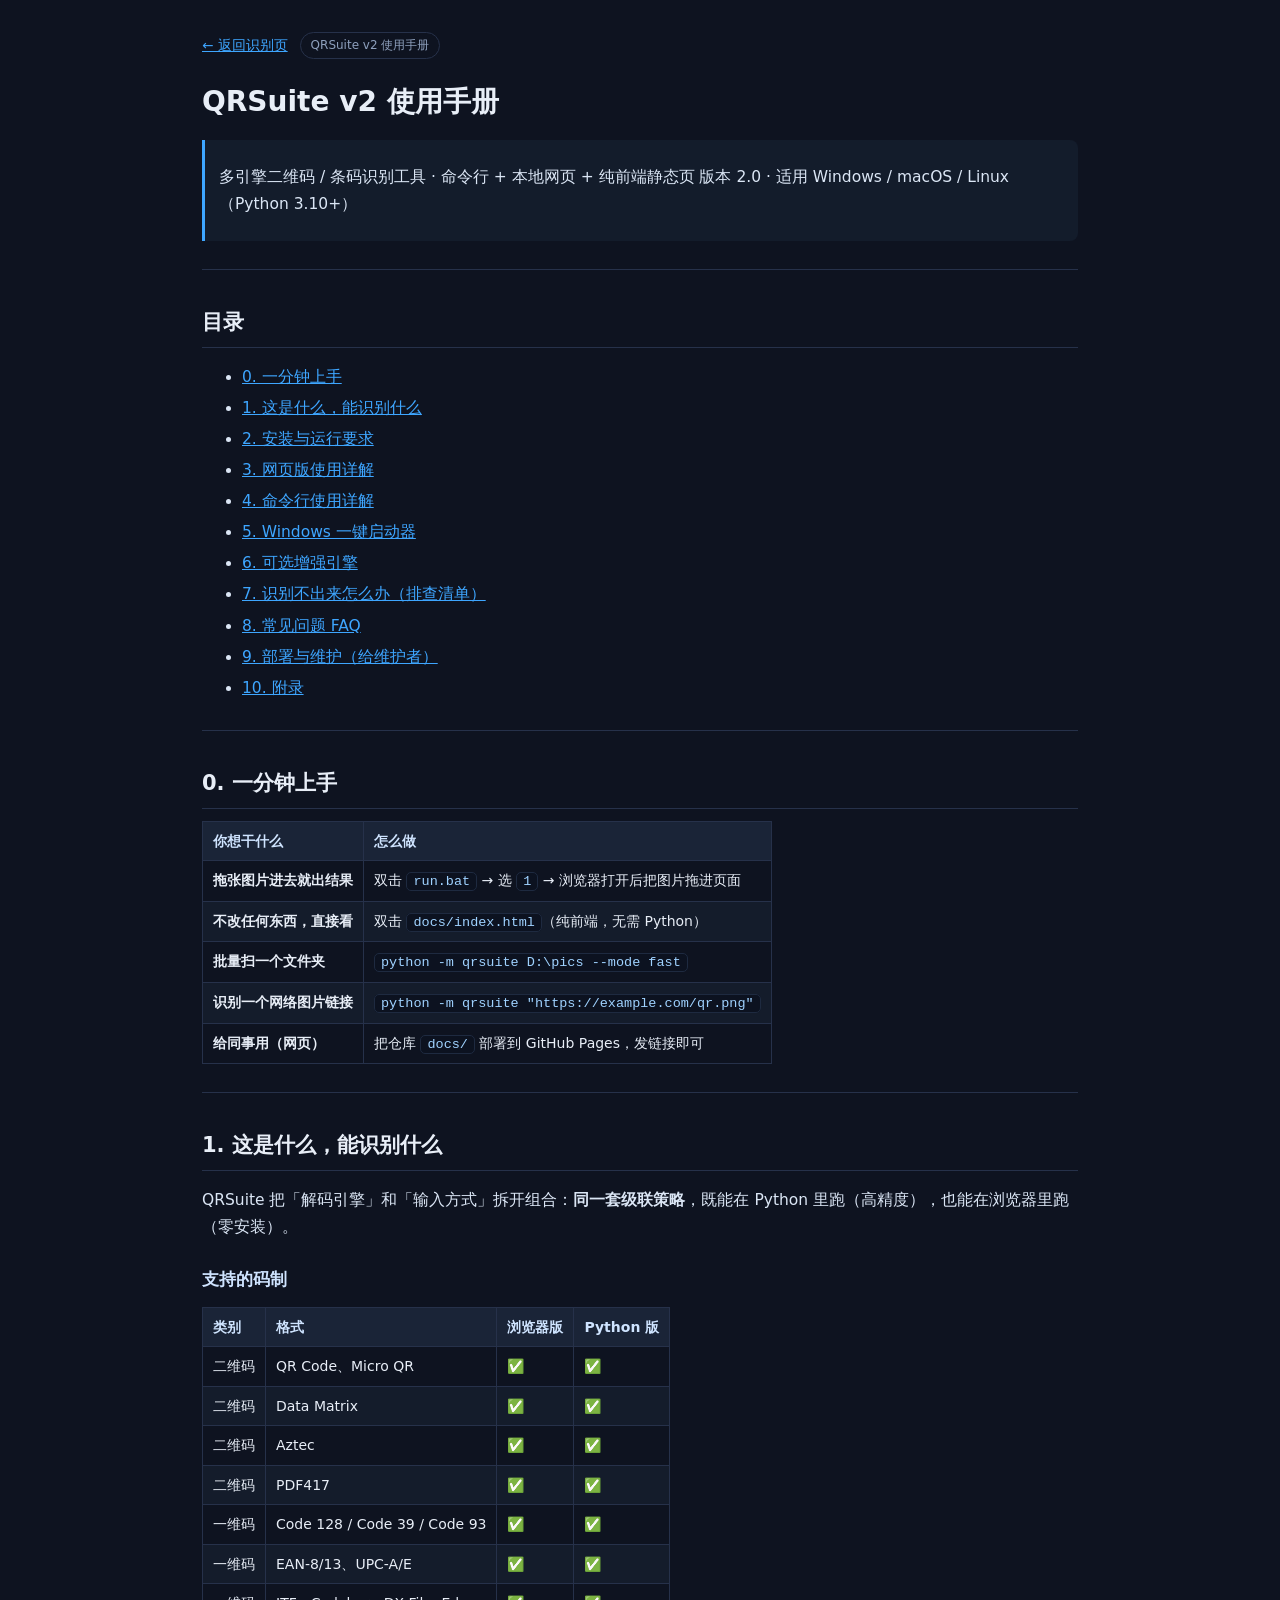
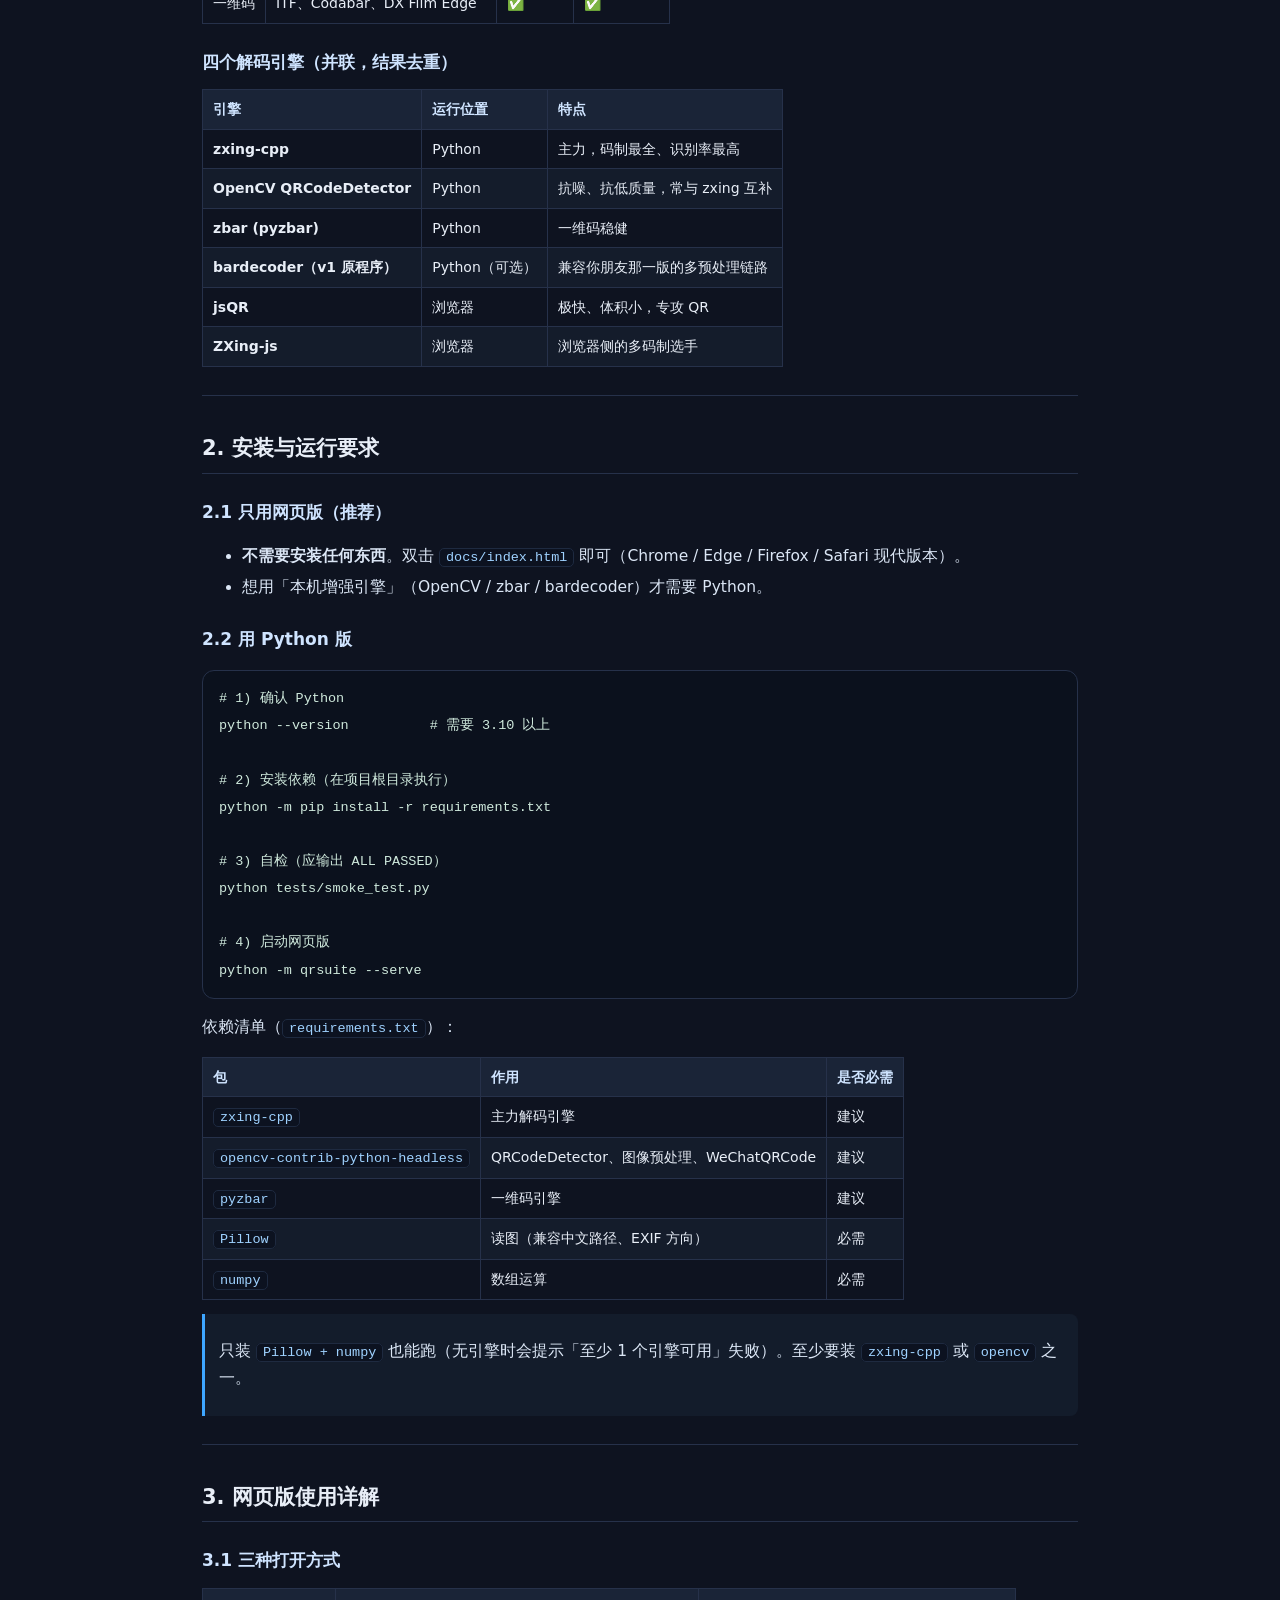
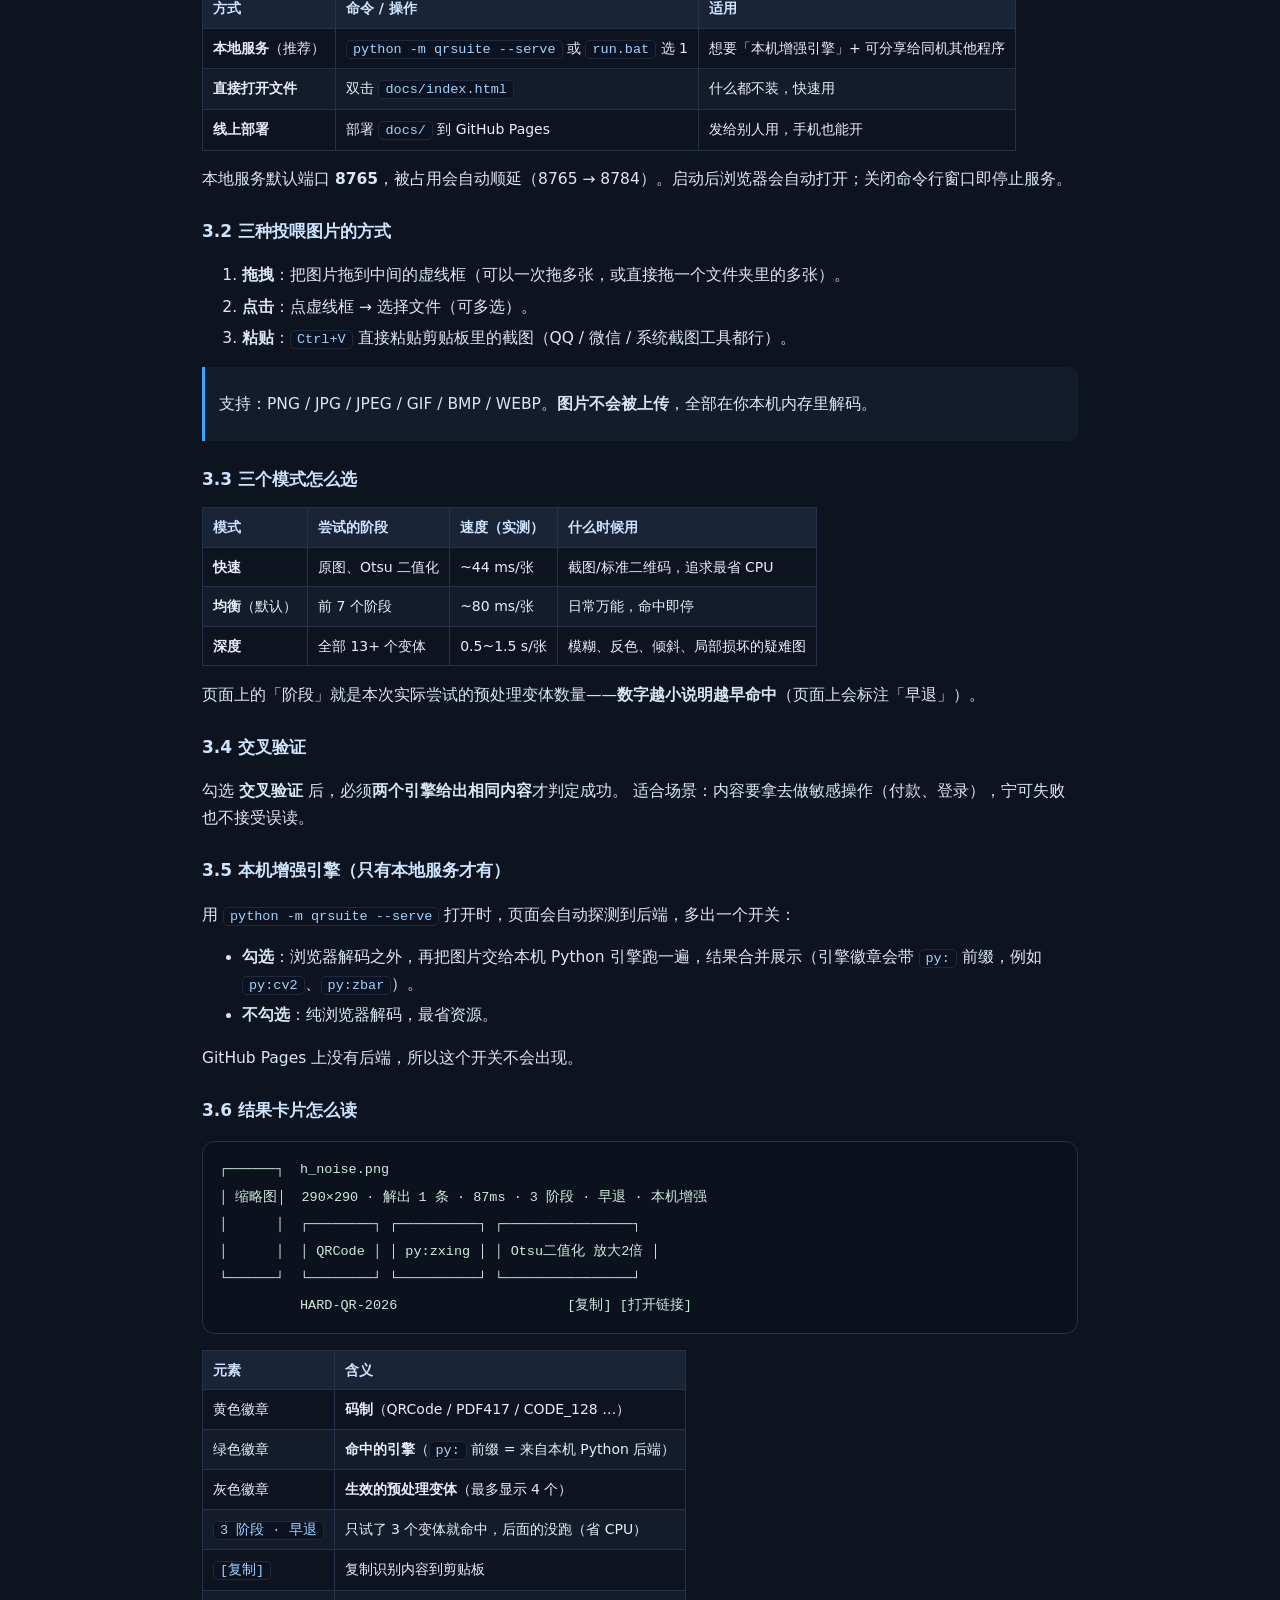
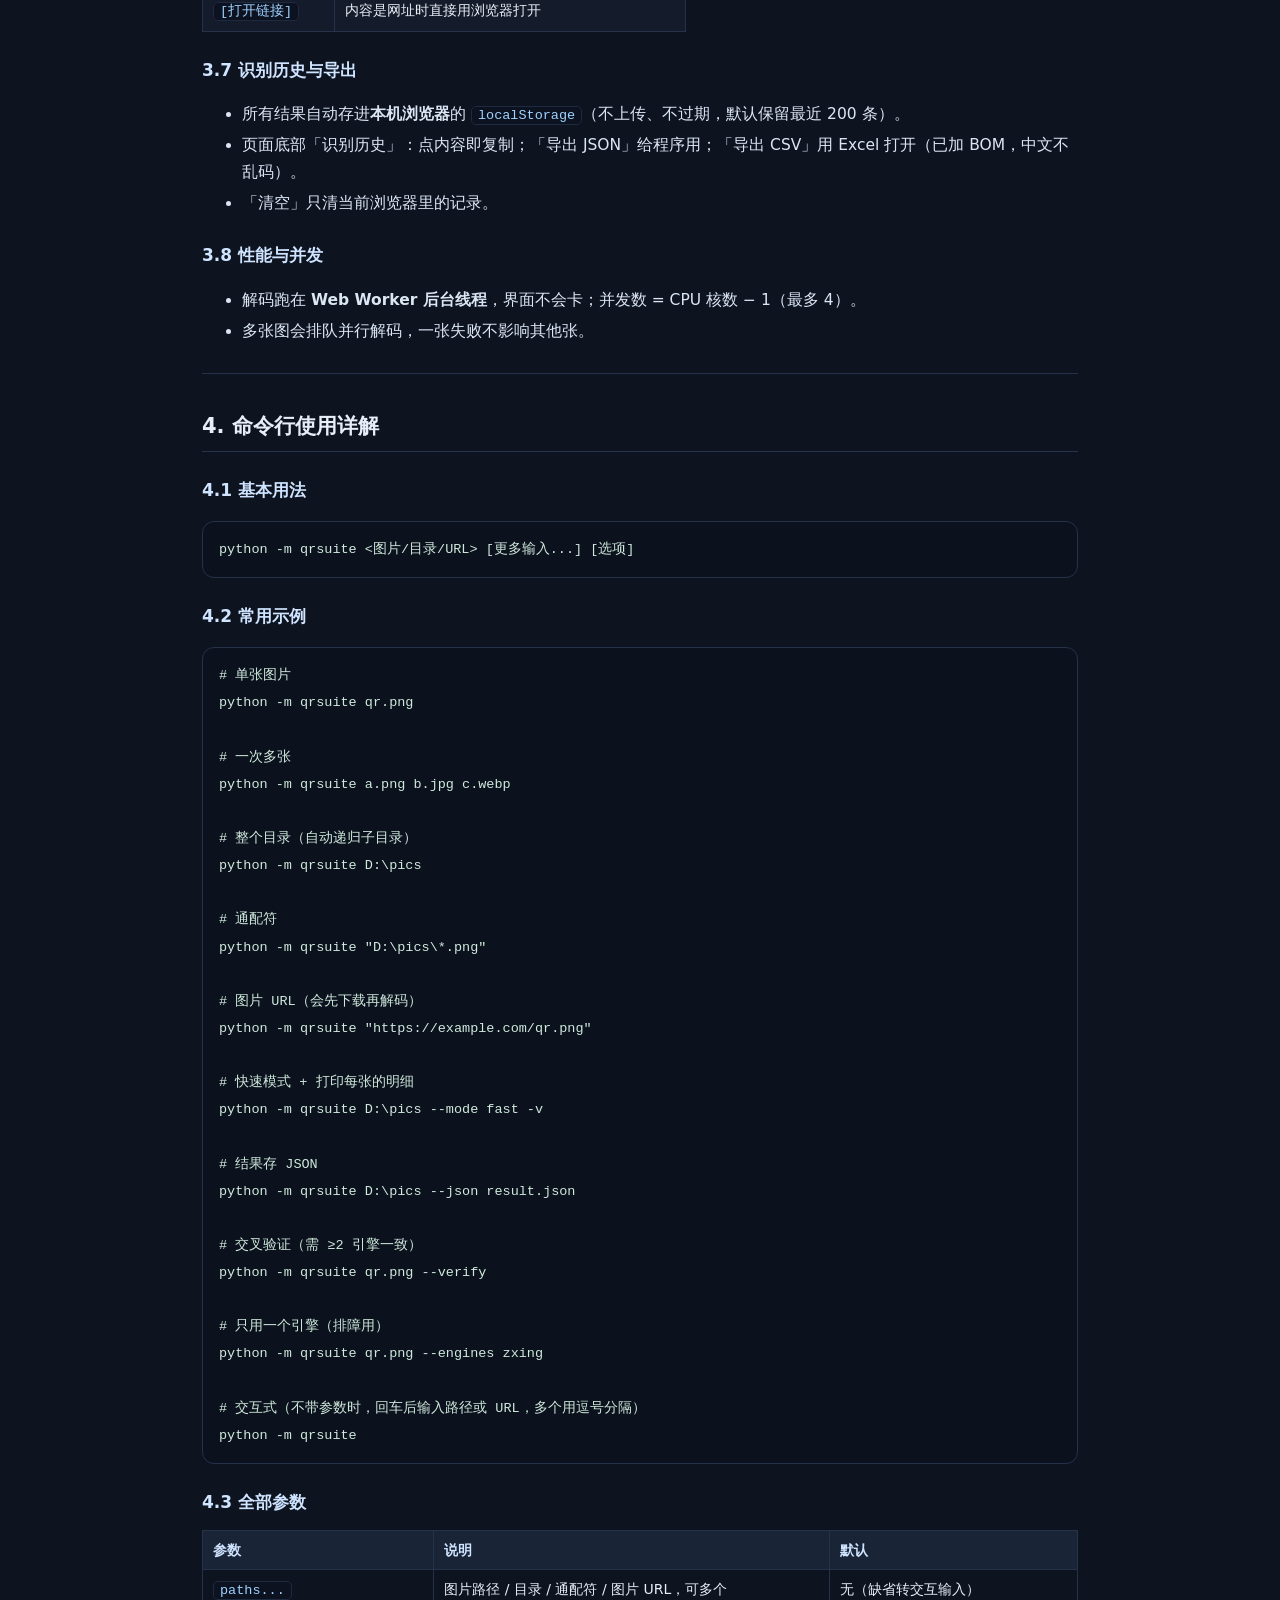
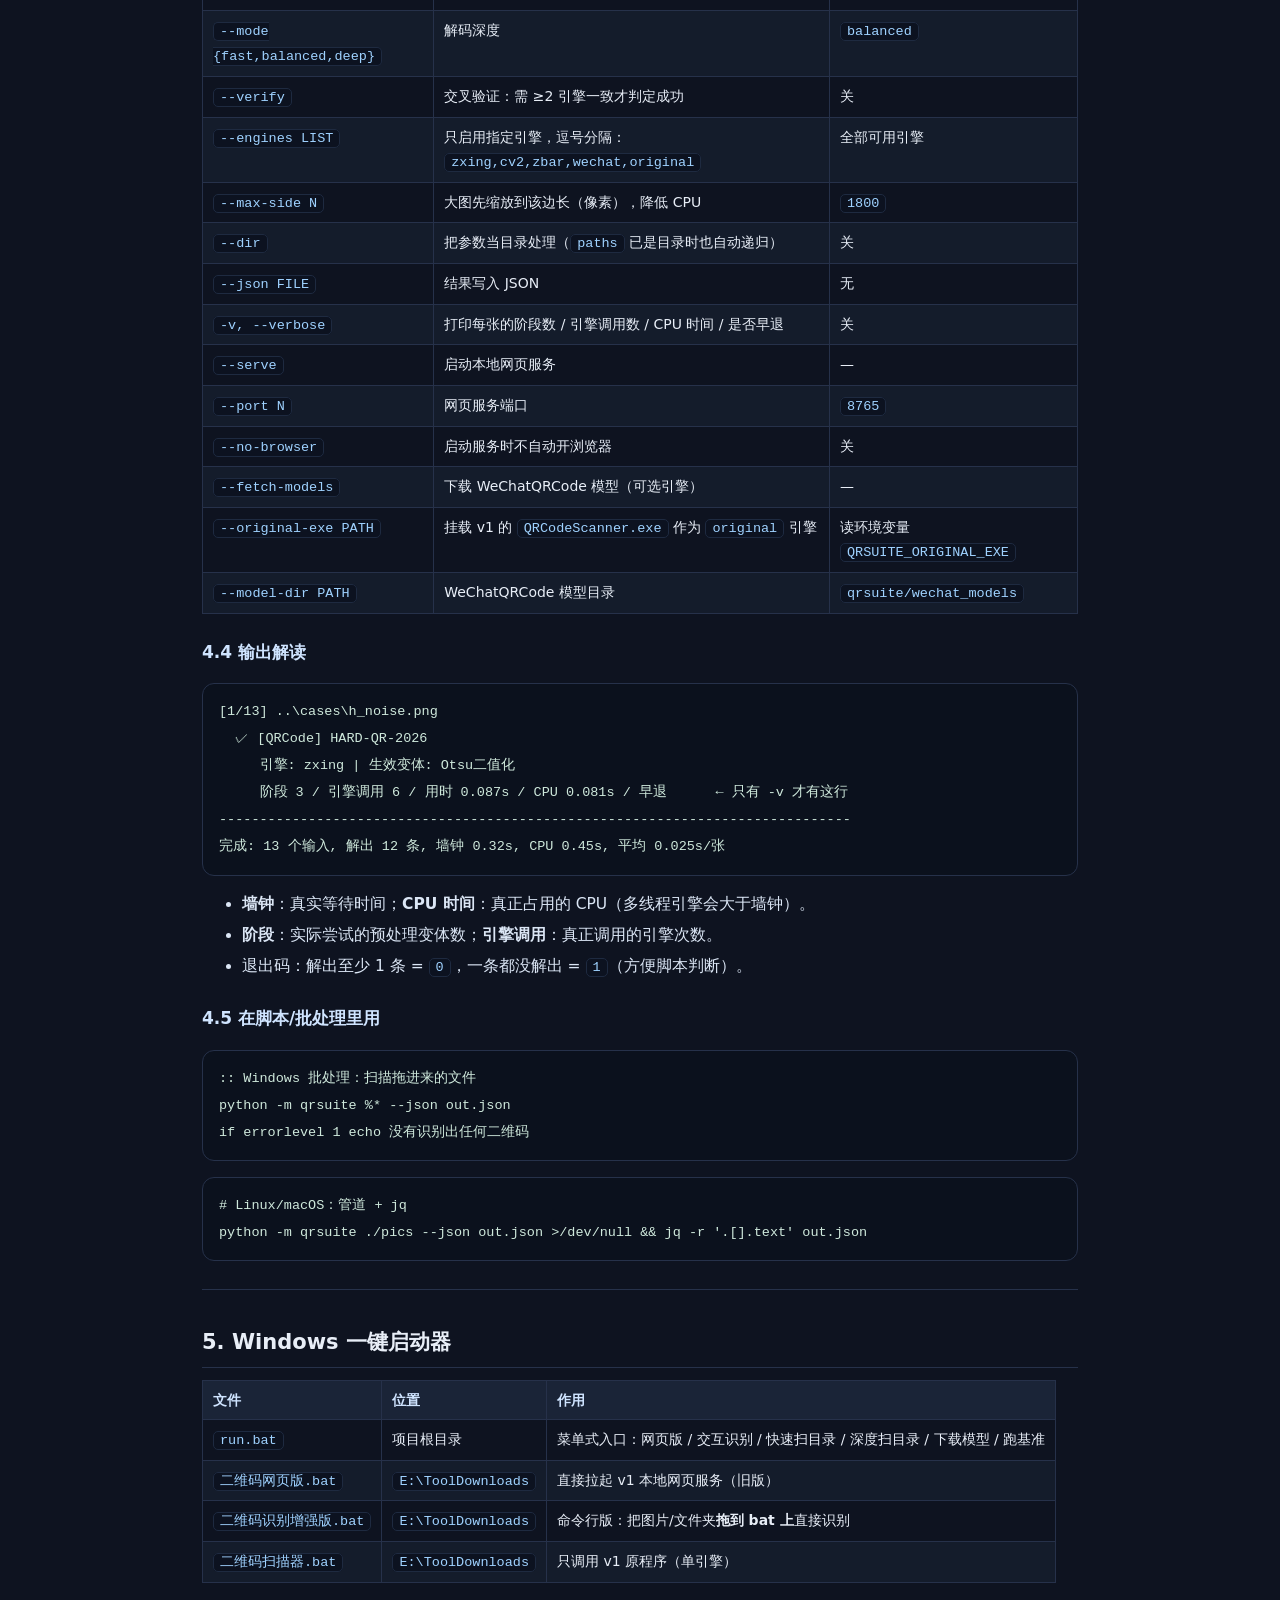
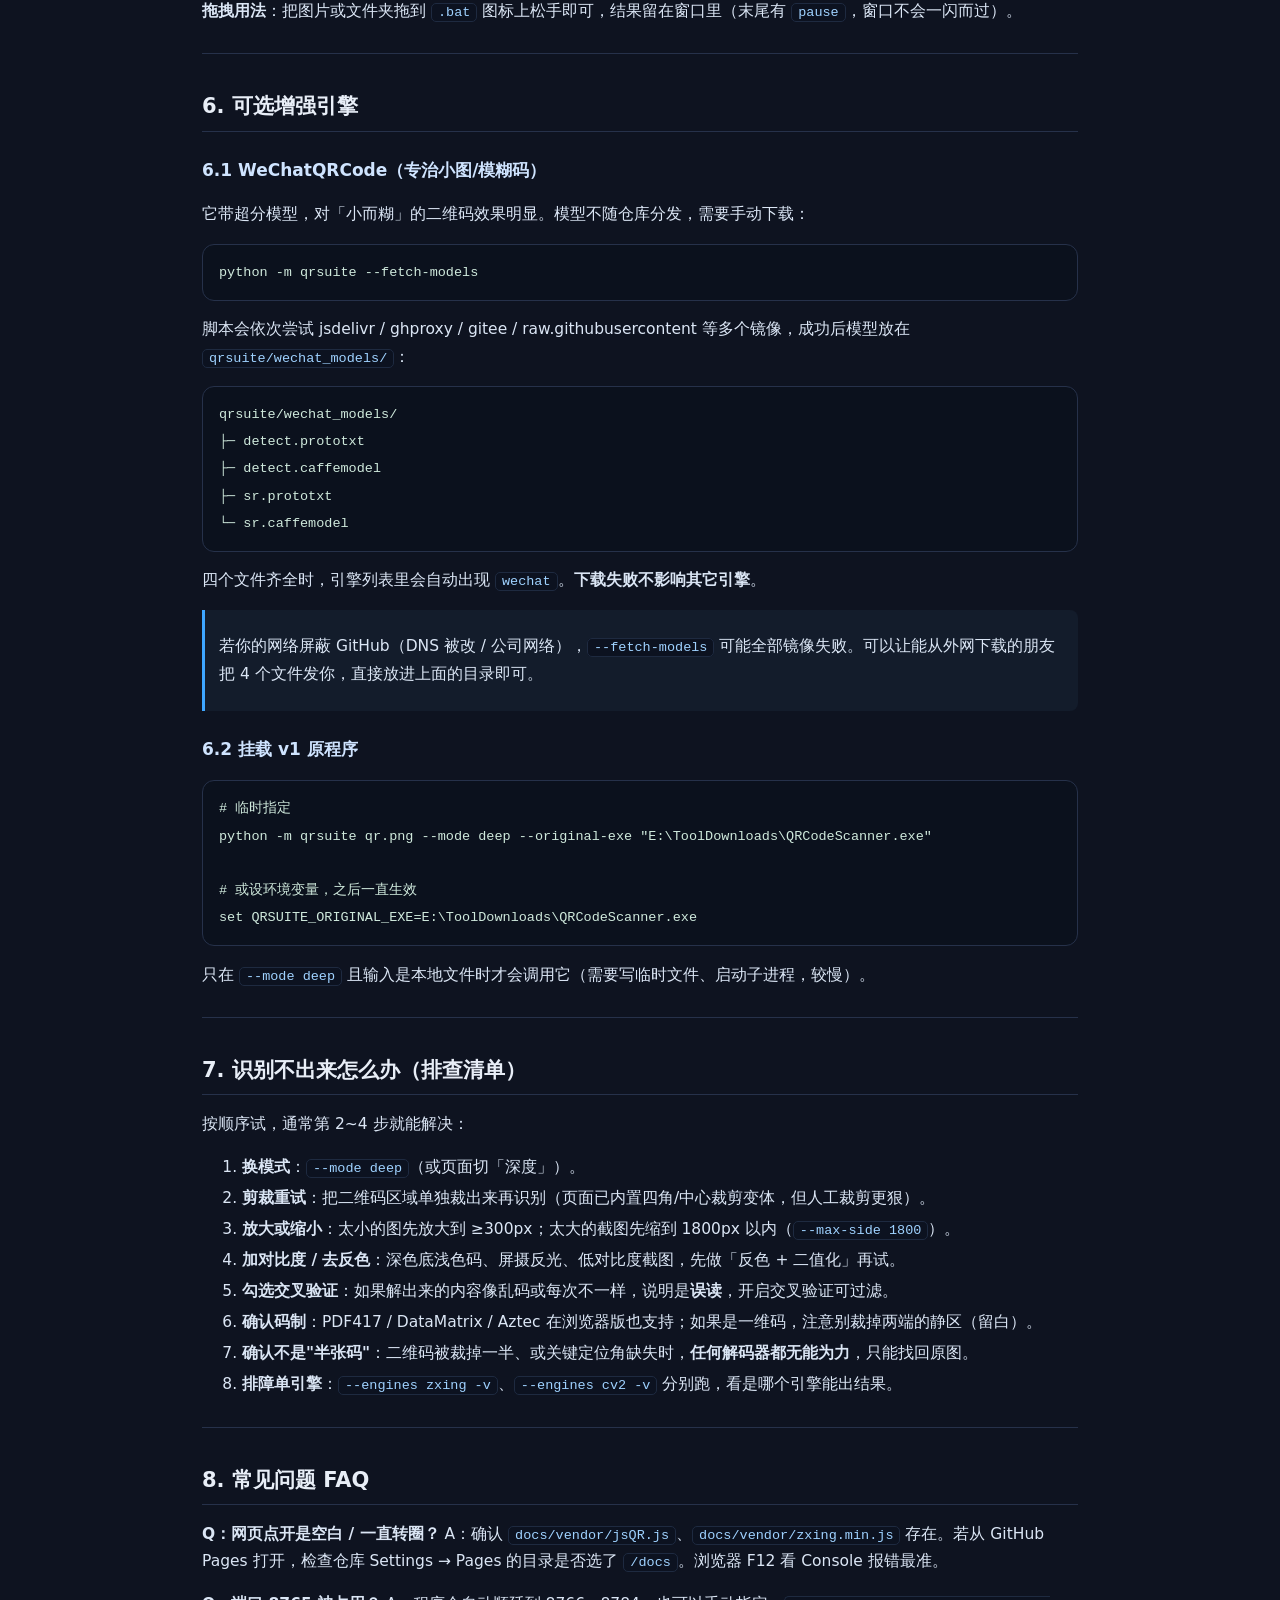
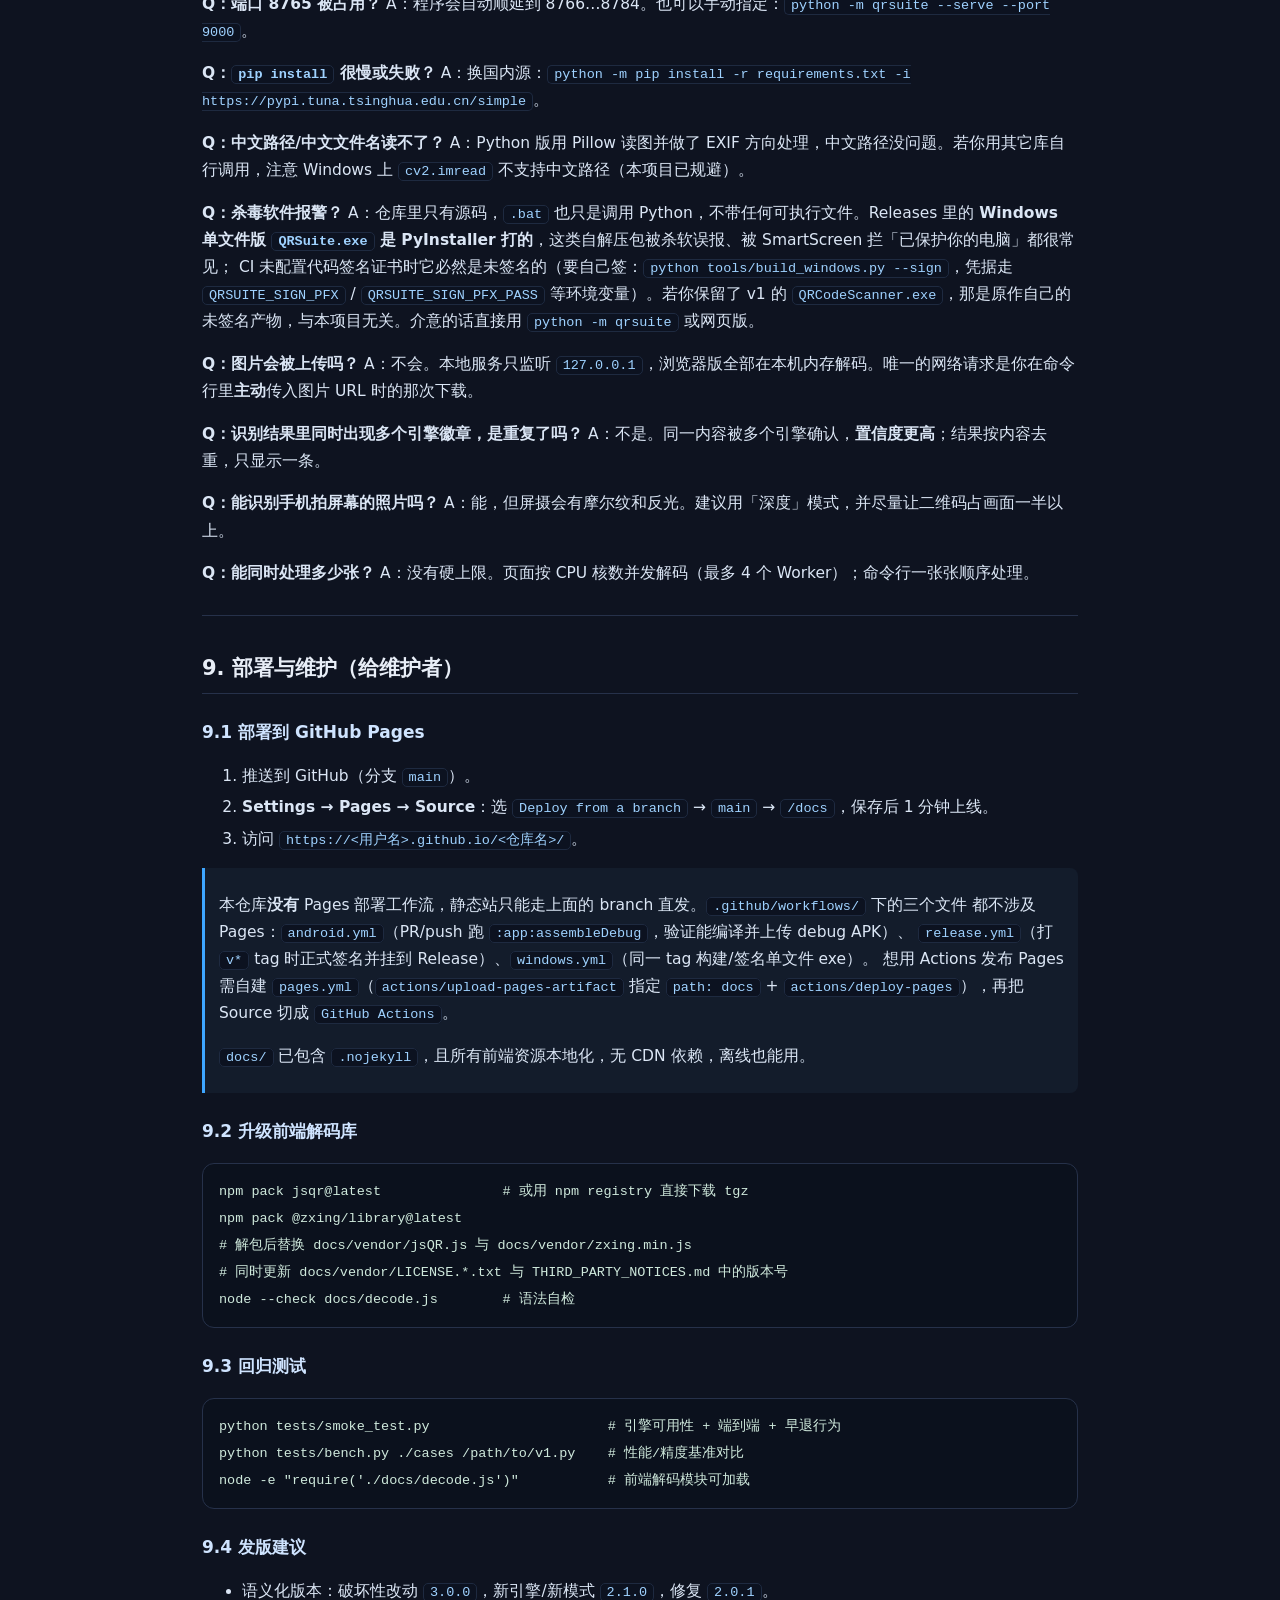
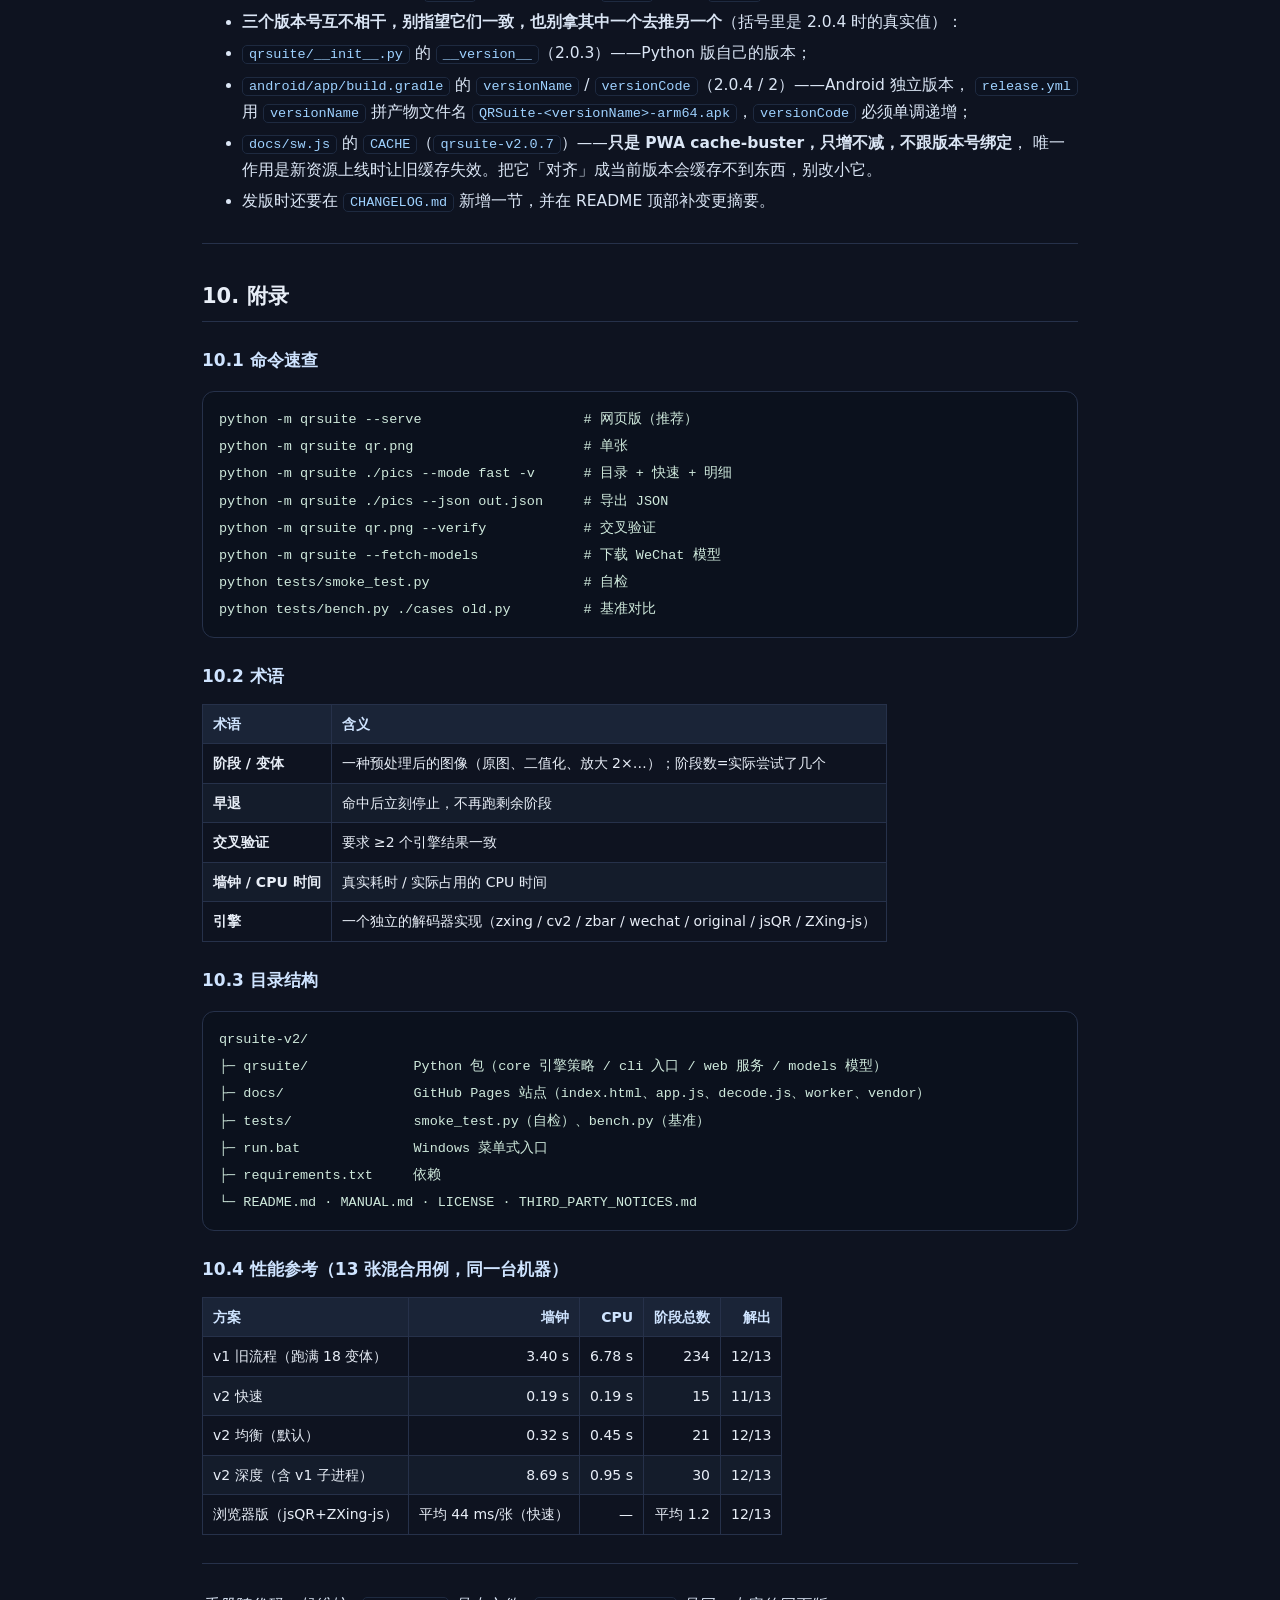
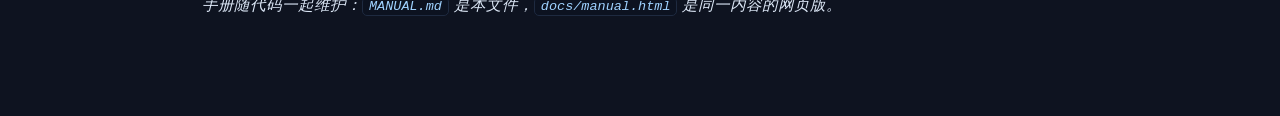
==== docs/manual.html @ 95ecce66 "docs: 订正与代码/CI 现状不符的描述，并还原 2.0.4 变更记录 逐条对着源码与 .github/workflows 核对后，改掉这些「文档说的和仓库里实际没有的东西不一样」：  - CHA" ====
<!DOCTYPE html>
<html lang="zh-CN">
<head>
<meta charset="utf-8">
<meta name="viewport" content="width=device-width, initial-scale=1">
<title>QRSuite v2 使用手册</title>
<style>
:root{--bg:#0e1320;--card:#171f30;--line:#26314a;--fg:#e8eef7;--mut:#8ea0bd;--acc:#3ea6ff;--ok:#31c48d}
*{box-sizing:border-box}
body{margin:0;background:radial-gradient(1200px 600px at 50% -12%,#1c2942,#0e1320 62%);color:var(--fg);
     font:15.5px/1.75 "Microsoft YaHei",system-ui,-apple-system,"Segoe UI",sans-serif}
.wrap{max-width:920px;margin:0 auto;padding:32px 22px 90px;background:transparent}
a{color:var(--acc)} a:hover{text-decoration:underline}
h1{font-size:28px;margin:0 0 6px} h2{font-size:21px;margin:34px 0 10px;padding-bottom:6px;border-bottom:1px solid var(--line)}
h3{font-size:17px;margin:24px 0 8px;color:#cfe4ff} h4{font-size:15px;margin:18px 0 6px;color:#bcd3f2}
p,li{color:#dbe6f5} li{margin:4px 0}
code{background:#0c1220;border:1px solid #1e2a40;border-radius:5px;padding:1px 6px;color:#9fd2ff;
      font-family:Consolas,ui-monospace,monospace;font-size:13.5px}
pre{background:#0b111d;border:1px solid var(--line);border-radius:12px;padding:14px 16px;overflow:auto}
pre code{background:none;border:none;padding:0;color:#cfe9dc;font-size:13.5px;line-height:1.6}
blockquote{margin:14px 0;padding:8px 14px;border-left:3px solid var(--acc);background:#131c2b;color:var(--mut);border-radius:0 8px 8px 0}
table{border-collapse:collapse;width:100%;margin:12px 0;font-size:14px;display:block;overflow-x:auto}
th,td{border:1px solid var(--line);padding:7px 10px;text-align:left;vertical-align:top}
th{background:#1a2437;color:#cfe4ff;white-space:nowrap}
tr:nth-child(even) td{background:#141c2b}
hr{border:none;border-top:1px solid var(--line);margin:28px 0}
.top{display:flex;align-items:center;gap:12px;margin-bottom:18px}
.top a{font-size:13.5px}
.badge{font-size:12px;color:var(--mut);border:1px solid var(--line);border-radius:999px;padding:2px 10px}
</style>
</head>
<body><div class="wrap">
<div class="top"><a href="./">← 返回识别页</a><span class="badge">QRSuite v2 使用手册</span></div>
<h1 id="qrsuite-v2">QRSuite v2 使用手册</h1>
<blockquote>
<p>多引擎二维码 / 条码识别工具 · 命令行 + 本地网页 + 纯前端静态页
版本 2.0 · 适用 Windows / macOS / Linux（Python 3.10+）</p>
</blockquote>
<hr />
<h2 id="_1">目录</h2>
<ul>
<li><a href="#0-一分钟上手">0. 一分钟上手</a></li>
<li><a href="#1-这是什么能识别什么">1. 这是什么，能识别什么</a></li>
<li><a href="#2-安装与运行要求">2. 安装与运行要求</a></li>
<li><a href="#3-网页版使用详解">3. 网页版使用详解</a></li>
<li><a href="#4-命令行使用详解">4. 命令行使用详解</a></li>
<li><a href="#5-windows-一键启动器">5. Windows 一键启动器</a></li>
<li><a href="#6-可选增强引擎">6. 可选增强引擎</a></li>
<li><a href="#7-识别不出来怎么办排查清单">7. 识别不出来怎么办（排查清单）</a></li>
<li><a href="#8-常见问题-faq">8. 常见问题 FAQ</a></li>
<li><a href="#9-部署与维护给维护者">9. 部署与维护（给维护者）</a></li>
<li><a href="#10-附录">10. 附录</a></li>
</ul>
<hr />
<h2 id="0">0. 一分钟上手</h2>
<table>
<thead>
<tr>
<th>你想干什么</th>
<th>怎么做</th>
</tr>
</thead>
<tbody>
<tr>
<td><strong>拖张图片进去就出结果</strong></td>
<td>双击 <code>run.bat</code> → 选 <code>1</code> → 浏览器打开后把图片拖进页面</td>
</tr>
<tr>
<td><strong>不改任何东西，直接看</strong></td>
<td>双击 <code>docs/index.html</code>（纯前端，无需 Python）</td>
</tr>
<tr>
<td><strong>批量扫一个文件夹</strong></td>
<td><code>python -m qrsuite D:\pics --mode fast</code></td>
</tr>
<tr>
<td><strong>识别一个网络图片链接</strong></td>
<td><code>python -m qrsuite "https://example.com/qr.png"</code></td>
</tr>
<tr>
<td><strong>给同事用（网页）</strong></td>
<td>把仓库 <code>docs/</code> 部署到 GitHub Pages，发链接即可</td>
</tr>
</tbody>
</table>
<hr />
<h2 id="1">1. 这是什么，能识别什么</h2>
<p>QRSuite 把「解码引擎」和「输入方式」拆开组合：<strong>同一套级联策略</strong>，既能在 Python 里跑（高精度），也能在浏览器里跑（零安装）。</p>
<h3 id="_2">支持的码制</h3>
<table>
<thead>
<tr>
<th>类别</th>
<th>格式</th>
<th>浏览器版</th>
<th>Python 版</th>
</tr>
</thead>
<tbody>
<tr>
<td>二维码</td>
<td>QR Code、Micro QR</td>
<td>✅</td>
<td>✅</td>
</tr>
<tr>
<td>二维码</td>
<td>Data Matrix</td>
<td>✅</td>
<td>✅</td>
</tr>
<tr>
<td>二维码</td>
<td>Aztec</td>
<td>✅</td>
<td>✅</td>
</tr>
<tr>
<td>二维码</td>
<td>PDF417</td>
<td>✅</td>
<td>✅</td>
</tr>
<tr>
<td>一维码</td>
<td>Code 128 / Code 39 / Code 93</td>
<td>✅</td>
<td>✅</td>
</tr>
<tr>
<td>一维码</td>
<td>EAN-8/13、UPC-A/E</td>
<td>✅</td>
<td>✅</td>
</tr>
<tr>
<td>一维码</td>
<td>ITF、Codabar、DX Film Edge</td>
<td>✅</td>
<td>✅</td>
</tr>
</tbody>
</table>
<h3 id="_3">四个解码引擎（并联，结果去重）</h3>
<table>
<thead>
<tr>
<th>引擎</th>
<th>运行位置</th>
<th>特点</th>
</tr>
</thead>
<tbody>
<tr>
<td><strong>zxing-cpp</strong></td>
<td>Python</td>
<td>主力，码制最全、识别率最高</td>
</tr>
<tr>
<td><strong>OpenCV QRCodeDetector</strong></td>
<td>Python</td>
<td>抗噪、抗低质量，常与 zxing 互补</td>
</tr>
<tr>
<td><strong>zbar (pyzbar)</strong></td>
<td>Python</td>
<td>一维码稳健</td>
</tr>
<tr>
<td><strong>bardecoder（v1 原程序）</strong></td>
<td>Python（可选）</td>
<td>兼容你朋友那一版的多预处理链路</td>
</tr>
<tr>
<td><strong>jsQR</strong></td>
<td>浏览器</td>
<td>极快、体积小，专攻 QR</td>
</tr>
<tr>
<td><strong>ZXing-js</strong></td>
<td>浏览器</td>
<td>浏览器侧的多码制选手</td>
</tr>
</tbody>
</table>
<hr />
<h2 id="2">2. 安装与运行要求</h2>
<h3 id="21">2.1 只用网页版（推荐）</h3>
<ul>
<li><strong>不需要安装任何东西</strong>。双击 <code>docs/index.html</code> 即可（Chrome / Edge / Firefox / Safari 现代版本）。</li>
<li>想用「本机增强引擎」（OpenCV / zbar / bardecoder）才需要 Python。</li>
</ul>
<h3 id="22-python">2.2 用 Python 版</h3>
<pre><code class="language-bash"># 1) 确认 Python
python --version          # 需要 3.10 以上

# 2) 安装依赖（在项目根目录执行）
python -m pip install -r requirements.txt

# 3) 自检（应输出 ALL PASSED）
python tests/smoke_test.py

# 4) 启动网页版
python -m qrsuite --serve
</code></pre>
<p>依赖清单（<code>requirements.txt</code>）：</p>
<table>
<thead>
<tr>
<th>包</th>
<th>作用</th>
<th>是否必需</th>
</tr>
</thead>
<tbody>
<tr>
<td><code>zxing-cpp</code></td>
<td>主力解码引擎</td>
<td>建议</td>
</tr>
<tr>
<td><code>opencv-contrib-python-headless</code></td>
<td>QRCodeDetector、图像预处理、WeChatQRCode</td>
<td>建议</td>
</tr>
<tr>
<td><code>pyzbar</code></td>
<td>一维码引擎</td>
<td>建议</td>
</tr>
<tr>
<td><code>Pillow</code></td>
<td>读图（兼容中文路径、EXIF 方向）</td>
<td>必需</td>
</tr>
<tr>
<td><code>numpy</code></td>
<td>数组运算</td>
<td>必需</td>
</tr>
</tbody>
</table>
<blockquote>
<p>只装 <code>Pillow + numpy</code> 也能跑（无引擎时会提示「至少 1 个引擎可用」失败）。至少要装 <code>zxing-cpp</code> 或 <code>opencv</code> 之一。</p>
</blockquote>
<hr />
<h2 id="3">3. 网页版使用详解</h2>
<h3 id="31">3.1 三种打开方式</h3>
<table>
<thead>
<tr>
<th>方式</th>
<th>命令 / 操作</th>
<th>适用</th>
</tr>
</thead>
<tbody>
<tr>
<td><strong>本地服务</strong>（推荐）</td>
<td><code>python -m qrsuite --serve</code> 或 <code>run.bat</code> 选 1</td>
<td>想要「本机增强引擎」+ 可分享给同机其他程序</td>
</tr>
<tr>
<td><strong>直接打开文件</strong></td>
<td>双击 <code>docs/index.html</code></td>
<td>什么都不装，快速用</td>
</tr>
<tr>
<td><strong>线上部署</strong></td>
<td>部署 <code>docs/</code> 到 GitHub Pages</td>
<td>发给别人用，手机也能开</td>
</tr>
</tbody>
</table>
<p>本地服务默认端口 <strong>8765</strong>，被占用会自动顺延（8765 → 8784）。启动后浏览器会自动打开；关闭命令行窗口即停止服务。</p>
<h3 id="32">3.2 三种投喂图片的方式</h3>
<ol>
<li><strong>拖拽</strong>：把图片拖到中间的虚线框（可以一次拖多张，或直接拖一个文件夹里的多张）。</li>
<li><strong>点击</strong>：点虚线框 → 选择文件（可多选）。</li>
<li><strong>粘贴</strong>：<code>Ctrl+V</code> 直接粘贴剪贴板里的截图（QQ / 微信 / 系统截图工具都行）。</li>
</ol>
<blockquote>
<p>支持：PNG / JPG / JPEG / GIF / BMP / WEBP。<strong>图片不会被上传</strong>，全部在你本机内存里解码。</p>
</blockquote>
<h3 id="33">3.3 三个模式怎么选</h3>
<table>
<thead>
<tr>
<th>模式</th>
<th>尝试的阶段</th>
<th>速度（实测）</th>
<th>什么时候用</th>
</tr>
</thead>
<tbody>
<tr>
<td><strong>快速</strong></td>
<td>原图、Otsu 二值化</td>
<td>~44 ms/张</td>
<td>截图/标准二维码，追求最省 CPU</td>
</tr>
<tr>
<td><strong>均衡</strong>（默认）</td>
<td>前 7 个阶段</td>
<td>~80 ms/张</td>
<td>日常万能，命中即停</td>
</tr>
<tr>
<td><strong>深度</strong></td>
<td>全部 13+ 个变体</td>
<td>0.5~1.5 s/张</td>
<td>模糊、反色、倾斜、局部损坏的疑难图</td>
</tr>
</tbody>
</table>
<p>页面上的「阶段」就是本次实际尝试的预处理变体数量——<strong>数字越小说明越早命中</strong>（页面上会标注「早退」）。</p>
<h3 id="34">3.4 交叉验证</h3>
<p>勾选 <strong>交叉验证</strong> 后，必须<strong>两个引擎给出相同内容</strong>才判定成功。
适合场景：内容要拿去做敏感操作（付款、登录），宁可失败也不接受误读。</p>
<h3 id="35">3.5 本机增强引擎（只有本地服务才有）</h3>
<p>用 <code>python -m qrsuite --serve</code> 打开时，页面会自动探测到后端，多出一个开关：</p>
<ul>
<li><strong>勾选</strong>：浏览器解码之外，再把图片交给本机 Python 引擎跑一遍，结果合并展示（引擎徽章会带 <code>py:</code> 前缀，例如 <code>py:cv2</code>、<code>py:zbar</code>）。</li>
<li><strong>不勾选</strong>：纯浏览器解码，最省资源。</li>
</ul>
<p>GitHub Pages 上没有后端，所以这个开关不会出现。</p>
<h3 id="36">3.6 结果卡片怎么读</h3>
<pre><code>┌──────┐  h_noise.png
│ 缩略图│  290×290 · 解出 1 条 · 87ms · 3 阶段 · 早退 · 本机增强
│      │  ┌────────┐ ┌──────────┐ ┌────────────────┐
│      │  │ QRCode │ │ py:zxing │ │ Otsu二值化 放大2倍 │
└──────┘  └────────┘ └──────────┘ └────────────────┘
          HARD-QR-2026                     [复制] [打开链接]
</code></pre>
<table>
<thead>
<tr>
<th>元素</th>
<th>含义</th>
</tr>
</thead>
<tbody>
<tr>
<td>黄色徽章</td>
<td><strong>码制</strong>（QRCode / PDF417 / CODE_128 …）</td>
</tr>
<tr>
<td>绿色徽章</td>
<td><strong>命中的引擎</strong>（<code>py:</code> 前缀 = 来自本机 Python 后端）</td>
</tr>
<tr>
<td>灰色徽章</td>
<td><strong>生效的预处理变体</strong>（最多显示 4 个）</td>
</tr>
<tr>
<td><code>3 阶段 · 早退</code></td>
<td>只试了 3 个变体就命中，后面的没跑（省 CPU）</td>
</tr>
<tr>
<td><code>[复制]</code></td>
<td>复制识别内容到剪贴板</td>
</tr>
<tr>
<td><code>[打开链接]</code></td>
<td>内容是网址时直接用浏览器打开</td>
</tr>
</tbody>
</table>
<h3 id="37">3.7 识别历史与导出</h3>
<ul>
<li>所有结果自动存进<strong>本机浏览器</strong>的 <code>localStorage</code>（不上传、不过期，默认保留最近 200 条）。</li>
<li>页面底部「识别历史」：点内容即复制；「导出 JSON」给程序用；「导出 CSV」用 Excel 打开（已加 BOM，中文不乱码）。</li>
<li>「清空」只清当前浏览器里的记录。</li>
</ul>
<h3 id="38">3.8 性能与并发</h3>
<ul>
<li>解码跑在 <strong>Web Worker 后台线程</strong>，界面不会卡；并发数 = CPU 核数 − 1（最多 4）。</li>
<li>多张图会排队并行解码，一张失败不影响其他张。</li>
</ul>
<hr />
<h2 id="4">4. 命令行使用详解</h2>
<h3 id="41">4.1 基本用法</h3>
<pre><code class="language-bash">python -m qrsuite &lt;图片/目录/URL&gt; [更多输入...] [选项]
</code></pre>
<h3 id="42">4.2 常用示例</h3>
<pre><code class="language-bash"># 单张图片
python -m qrsuite qr.png

# 一次多张
python -m qrsuite a.png b.jpg c.webp

# 整个目录（自动递归子目录）
python -m qrsuite D:\pics

# 通配符
python -m qrsuite &quot;D:\pics\*.png&quot;

# 图片 URL（会先下载再解码）
python -m qrsuite &quot;https://example.com/qr.png&quot;

# 快速模式 + 打印每张的明细
python -m qrsuite D:\pics --mode fast -v

# 结果存 JSON
python -m qrsuite D:\pics --json result.json

# 交叉验证（需 ≥2 引擎一致）
python -m qrsuite qr.png --verify

# 只用一个引擎（排障用）
python -m qrsuite qr.png --engines zxing

# 交互式（不带参数时，回车后输入路径或 URL，多个用逗号分隔）
python -m qrsuite
</code></pre>
<h3 id="43">4.3 全部参数</h3>
<table>
<thead>
<tr>
<th>参数</th>
<th>说明</th>
<th>默认</th>
</tr>
</thead>
<tbody>
<tr>
<td><code>paths...</code></td>
<td>图片路径 / 目录 / 通配符 / 图片 URL，可多个</td>
<td>无（缺省转交互输入）</td>
</tr>
<tr>
<td><code>--mode {fast,balanced,deep}</code></td>
<td>解码深度</td>
<td><code>balanced</code></td>
</tr>
<tr>
<td><code>--verify</code></td>
<td>交叉验证：需 ≥2 引擎一致才判定成功</td>
<td>关</td>
</tr>
<tr>
<td><code>--engines LIST</code></td>
<td>只启用指定引擎，逗号分隔：<code>zxing,cv2,zbar,wechat,original</code></td>
<td>全部可用引擎</td>
</tr>
<tr>
<td><code>--max-side N</code></td>
<td>大图先缩放到该边长（像素），降低 CPU</td>
<td><code>1800</code></td>
</tr>
<tr>
<td><code>--dir</code></td>
<td>把参数当目录处理（<code>paths</code> 已是目录时也自动递归）</td>
<td>关</td>
</tr>
<tr>
<td><code>--json FILE</code></td>
<td>结果写入 JSON</td>
<td>无</td>
</tr>
<tr>
<td><code>-v, --verbose</code></td>
<td>打印每张的阶段数 / 引擎调用数 / CPU 时间 / 是否早退</td>
<td>关</td>
</tr>
<tr>
<td><code>--serve</code></td>
<td>启动本地网页服务</td>
<td>—</td>
</tr>
<tr>
<td><code>--port N</code></td>
<td>网页服务端口</td>
<td><code>8765</code></td>
</tr>
<tr>
<td><code>--no-browser</code></td>
<td>启动服务时不自动开浏览器</td>
<td>关</td>
</tr>
<tr>
<td><code>--fetch-models</code></td>
<td>下载 WeChatQRCode 模型（可选引擎）</td>
<td>—</td>
</tr>
<tr>
<td><code>--original-exe PATH</code></td>
<td>挂载 v1 的 <code>QRCodeScanner.exe</code> 作为 <code>original</code> 引擎</td>
<td>读环境变量 <code>QRSUITE_ORIGINAL_EXE</code></td>
</tr>
<tr>
<td><code>--model-dir PATH</code></td>
<td>WeChatQRCode 模型目录</td>
<td><code>qrsuite/wechat_models</code></td>
</tr>
</tbody>
</table>
<h3 id="44">4.4 输出解读</h3>
<pre><code>[1/13] ..\cases\h_noise.png
  ✓ [QRCode] HARD-QR-2026
     引擎: zxing | 生效变体: Otsu二值化
     阶段 3 / 引擎调用 6 / 用时 0.087s / CPU 0.081s / 早退      ← 只有 -v 才有这行
------------------------------------------------------------------------------
完成: 13 个输入, 解出 12 条, 墙钟 0.32s, CPU 0.45s, 平均 0.025s/张
</code></pre>
<ul>
<li><strong>墙钟</strong>：真实等待时间；<strong>CPU 时间</strong>：真正占用的 CPU（多线程引擎会大于墙钟）。</li>
<li><strong>阶段</strong>：实际尝试的预处理变体数；<strong>引擎调用</strong>：真正调用的引擎次数。</li>
<li>退出码：解出至少 1 条 = <code>0</code>，一条都没解出 = <code>1</code>（方便脚本判断）。</li>
</ul>
<h3 id="45">4.5 在脚本/批处理里用</h3>
<pre><code class="language-bat">:: Windows 批处理：扫描拖进来的文件
python -m qrsuite %* --json out.json
if errorlevel 1 echo 没有识别出任何二维码
</code></pre>
<pre><code class="language-bash"># Linux/macOS：管道 + jq
python -m qrsuite ./pics --json out.json &gt;/dev/null &amp;&amp; jq -r '.[].text' out.json
</code></pre>
<hr />
<h2 id="5-windows">5. Windows 一键启动器</h2>
<table>
<thead>
<tr>
<th>文件</th>
<th>位置</th>
<th>作用</th>
</tr>
</thead>
<tbody>
<tr>
<td><code>run.bat</code></td>
<td>项目根目录</td>
<td>菜单式入口：网页版 / 交互识别 / 快速扫目录 / 深度扫目录 / 下载模型 / 跑基准</td>
</tr>
<tr>
<td><code>二维码网页版.bat</code></td>
<td><code>E:\ToolDownloads</code></td>
<td>直接拉起 v1 本地网页服务（旧版）</td>
</tr>
<tr>
<td><code>二维码识别增强版.bat</code></td>
<td><code>E:\ToolDownloads</code></td>
<td>命令行版：把图片/文件夹<strong>拖到 bat 上</strong>直接识别</td>
</tr>
<tr>
<td><code>二维码扫描器.bat</code></td>
<td><code>E:\ToolDownloads</code></td>
<td>只调用 v1 原程序（单引擎）</td>
</tr>
</tbody>
</table>
<p><strong>拖拽用法</strong>：把图片或文件夹拖到 <code>.bat</code> 图标上松手即可，结果留在窗口里（末尾有 <code>pause</code>，窗口不会一闪而过）。</p>
<hr />
<h2 id="6">6. 可选增强引擎</h2>
<h3 id="61-wechatqrcode">6.1 WeChatQRCode（专治小图/模糊码）</h3>
<p>它带超分模型，对「小而糊」的二维码效果明显。模型不随仓库分发，需要手动下载：</p>
<pre><code class="language-bash">python -m qrsuite --fetch-models
</code></pre>
<p>脚本会依次尝试 jsdelivr / ghproxy / gitee / raw.githubusercontent 等多个镜像，成功后模型放在 <code>qrsuite/wechat_models/</code>：</p>
<pre><code>qrsuite/wechat_models/
├─ detect.prototxt
├─ detect.caffemodel
├─ sr.prototxt
└─ sr.caffemodel
</code></pre>
<p>四个文件齐全时，引擎列表里会自动出现 <code>wechat</code>。<strong>下载失败不影响其它引擎</strong>。</p>
<blockquote>
<p>若你的网络屏蔽 GitHub（DNS 被改 / 公司网络），<code>--fetch-models</code> 可能全部镜像失败。可以让能从外网下载的朋友把 4 个文件发你，直接放进上面的目录即可。</p>
</blockquote>
<h3 id="62-v1">6.2 挂载 v1 原程序</h3>
<pre><code class="language-bash"># 临时指定
python -m qrsuite qr.png --mode deep --original-exe &quot;E:\ToolDownloads\QRCodeScanner.exe&quot;

# 或设环境变量，之后一直生效
set QRSUITE_ORIGINAL_EXE=E:\ToolDownloads\QRCodeScanner.exe
</code></pre>
<p>只在 <code>--mode deep</code> 且输入是本地文件时才会调用它（需要写临时文件、启动子进程，较慢）。</p>
<hr />
<h2 id="7">7. 识别不出来怎么办（排查清单）</h2>
<p>按顺序试，通常第 2~4 步就能解决：</p>
<ol>
<li><strong>换模式</strong>：<code>--mode deep</code>（或页面切「深度」）。</li>
<li><strong>剪裁重试</strong>：把二维码区域单独裁出来再识别（页面已内置四角/中心裁剪变体，但人工裁剪更狠）。</li>
<li><strong>放大或缩小</strong>：太小的图先放大到 ≥300px；太大的截图先缩到 1800px 以内（<code>--max-side 1800</code>）。</li>
<li><strong>加对比度 / 去反色</strong>：深色底浅色码、屏摄反光、低对比度截图，先做「反色 + 二值化」再试。</li>
<li><strong>勾选交叉验证</strong>：如果解出来的内容像乱码或每次不一样，说明是<strong>误读</strong>，开启交叉验证可过滤。</li>
<li><strong>确认码制</strong>：PDF417 / DataMatrix / Aztec 在浏览器版也支持；如果是一维码，注意别裁掉两端的静区（留白）。</li>
<li><strong>确认不是"半张码"</strong>：二维码被裁掉一半、或关键定位角缺失时，<strong>任何解码器都无能为力</strong>，只能找回原图。</li>
<li><strong>排障单引擎</strong>：<code>--engines zxing -v</code>、<code>--engines cv2 -v</code> 分别跑，看是哪个引擎能出结果。</li>
</ol>
<hr />
<h2 id="8-faq">8. 常见问题 FAQ</h2>
<p><strong>Q：网页点开是空白 / 一直转圈？</strong>
A：确认 <code>docs/vendor/jsQR.js</code>、<code>docs/vendor/zxing.min.js</code> 存在。若从 GitHub Pages 打开，检查仓库 Settings → Pages 的目录是否选了 <code>/docs</code>。浏览器 F12 看 Console 报错最准。</p>
<p><strong>Q：端口 8765 被占用？</strong>
A：程序会自动顺延到 8766…8784。也可以手动指定：<code>python -m qrsuite --serve --port 9000</code>。</p>
<p><strong>Q：<code>pip install</code> 很慢或失败？</strong>
A：换国内源：<code>python -m pip install -r requirements.txt -i https://pypi.tuna.tsinghua.edu.cn/simple</code>。</p>
<p><strong>Q：中文路径/中文文件名读不了？</strong>
A：Python 版用 Pillow 读图并做了 EXIF 方向处理，中文路径没问题。若你用其它库自行调用，注意 Windows 上 <code>cv2.imread</code> 不支持中文路径（本项目已规避）。</p>
<p><strong>Q：杀毒软件报警？</strong>
A：仓库里只有源码，<code>.bat</code> 也只是调用 Python，不带任何可执行文件。Releases 里的 <strong>Windows 单文件版
<code>QRSuite.exe</code> 是 PyInstaller 打的</strong>，这类自解压包被杀软误报、被 SmartScreen 拦「已保护你的电脑」都很常见；
CI 未配置代码签名证书时它必然是未签名的（要自己签：<code>python tools/build_windows.py --sign</code>，凭据走
<code>QRSUITE_SIGN_PFX</code> / <code>QRSUITE_SIGN_PFX_PASS</code> 等环境变量）。若你保留了 v1 的 <code>QRCodeScanner.exe</code>，那是原作自己的
未签名产物，与本项目无关。介意的话直接用 <code>python -m qrsuite</code> 或网页版。</p>
<p><strong>Q：图片会被上传吗？</strong>
A：不会。本地服务只监听 <code>127.0.0.1</code>，浏览器版全部在本机内存解码。唯一的网络请求是你在命令行里<strong>主动</strong>传入图片 URL 时的那次下载。</p>
<p><strong>Q：识别结果里同时出现多个引擎徽章，是重复了吗？</strong>
A：不是。同一内容被多个引擎确认，<strong>置信度更高</strong>；结果按内容去重，只显示一条。</p>
<p><strong>Q：能识别手机拍屏幕的照片吗？</strong>
A：能，但屏摄会有摩尔纹和反光。建议用「深度」模式，并尽量让二维码占画面一半以上。</p>
<p><strong>Q：能同时处理多少张？</strong>
A：没有硬上限。页面按 CPU 核数并发解码（最多 4 个 Worker）；命令行一张张顺序处理。</p>
<hr />
<h2 id="9">9. 部署与维护（给维护者）</h2>
<h3 id="91-github-pages">9.1 部署到 GitHub Pages</h3>
<ol>
<li>推送到 GitHub（分支 <code>main</code>）。</li>
<li><strong>Settings → Pages → Source</strong>：选 <code>Deploy from a branch</code> → <code>main</code> → <code>/docs</code>，保存后 1 分钟上线。</li>
<li>访问 <code>https://&lt;用户名&gt;.github.io/&lt;仓库名&gt;/</code>。</li>
</ol>
<blockquote>
<p>本仓库<strong>没有</strong> Pages 部署工作流，静态站只能走上面的 branch 直发。<code>.github/workflows/</code> 下的三个文件
都不涉及 Pages：<code>android.yml</code>（PR/push 跑 <code>:app:assembleDebug</code>，验证能编译并上传 debug APK）、
<code>release.yml</code>（打 <code>v*</code> tag 时正式签名并挂到 Release）、<code>windows.yml</code>（同一 tag 构建/签名单文件 exe）。
想用 Actions 发布 Pages 需自建 <code>pages.yml</code>（<code>actions/upload-pages-artifact</code> 指定 <code>path: docs</code>
+ <code>actions/deploy-pages</code>），再把 Source 切成 <code>GitHub Actions</code>。</p>
<p><code>docs/</code> 已包含 <code>.nojekyll</code>，且所有前端资源本地化，无 CDN 依赖，离线也能用。</p>
</blockquote>
<h3 id="92">9.2 升级前端解码库</h3>
<pre><code class="language-bash">npm pack jsqr@latest               # 或用 npm registry 直接下载 tgz
npm pack @zxing/library@latest
# 解包后替换 docs/vendor/jsQR.js 与 docs/vendor/zxing.min.js
# 同时更新 docs/vendor/LICENSE.*.txt 与 THIRD_PARTY_NOTICES.md 中的版本号
node --check docs/decode.js        # 语法自检
</code></pre>
<h3 id="93">9.3 回归测试</h3>
<pre><code class="language-bash">python tests/smoke_test.py                      # 引擎可用性 + 端到端 + 早退行为
python tests/bench.py ./cases /path/to/v1.py    # 性能/精度基准对比
node -e &quot;require('./docs/decode.js')&quot;           # 前端解码模块可加载
</code></pre>
<h3 id="94">9.4 发版建议</h3>
<ul>
<li>语义化版本：破坏性改动 <code>3.0.0</code>，新引擎/新模式 <code>2.1.0</code>，修复 <code>2.0.1</code>。</li>
<li><strong>三个版本号互不相干，别指望它们一致，也别拿其中一个去推另一个</strong>（括号里是 2.0.4 时的真实值）：</li>
<li><code>qrsuite/__init__.py</code> 的 <code>__version__</code>（2.0.3）——Python 版自己的版本；</li>
<li><code>android/app/build.gradle</code> 的 <code>versionName</code> / <code>versionCode</code>（2.0.4 / 2）——Android 独立版本，
    <code>release.yml</code> 用 <code>versionName</code> 拼产物文件名 <code>QRSuite-&lt;versionName&gt;-arm64.apk</code>，<code>versionCode</code> 必须单调递增；</li>
<li><code>docs/sw.js</code> 的 <code>CACHE</code>（<code>qrsuite-v2.0.7</code>）——<strong>只是 PWA cache-buster，只增不减，不跟版本号绑定</strong>，
    唯一作用是新资源上线时让旧缓存失效。把它「对齐」成当前版本会缓存不到东西，别改小它。</li>
<li>发版时还要在 <code>CHANGELOG.md</code> 新增一节，并在 README 顶部补变更摘要。</li>
</ul>
<hr />
<h2 id="10">10. 附录</h2>
<h3 id="101">10.1 命令速查</h3>
<pre><code class="language-bash">python -m qrsuite --serve                    # 网页版（推荐）
python -m qrsuite qr.png                     # 单张
python -m qrsuite ./pics --mode fast -v      # 目录 + 快速 + 明细
python -m qrsuite ./pics --json out.json     # 导出 JSON
python -m qrsuite qr.png --verify            # 交叉验证
python -m qrsuite --fetch-models             # 下载 WeChat 模型
python tests/smoke_test.py                   # 自检
python tests/bench.py ./cases old.py         # 基准对比
</code></pre>
<h3 id="102">10.2 术语</h3>
<table>
<thead>
<tr>
<th>术语</th>
<th>含义</th>
</tr>
</thead>
<tbody>
<tr>
<td><strong>阶段 / 变体</strong></td>
<td>一种预处理后的图像（原图、二值化、放大 2×…）；阶段数=实际尝试了几个</td>
</tr>
<tr>
<td><strong>早退</strong></td>
<td>命中后立刻停止，不再跑剩余阶段</td>
</tr>
<tr>
<td><strong>交叉验证</strong></td>
<td>要求 ≥2 个引擎结果一致</td>
</tr>
<tr>
<td><strong>墙钟 / CPU 时间</strong></td>
<td>真实耗时 / 实际占用的 CPU 时间</td>
</tr>
<tr>
<td><strong>引擎</strong></td>
<td>一个独立的解码器实现（zxing / cv2 / zbar / wechat / original / jsQR / ZXing-js）</td>
</tr>
</tbody>
</table>
<h3 id="103">10.3 目录结构</h3>
<pre><code>qrsuite-v2/
├─ qrsuite/             Python 包（core 引擎策略 / cli 入口 / web 服务 / models 模型）
├─ docs/                GitHub Pages 站点（index.html、app.js、decode.js、worker、vendor）
├─ tests/               smoke_test.py（自检）、bench.py（基准）
├─ run.bat              Windows 菜单式入口
├─ requirements.txt     依赖
└─ README.md · MANUAL.md · LICENSE · THIRD_PARTY_NOTICES.md
</code></pre>
<h3 id="104-13">10.4 性能参考（13 张混合用例，同一台机器）</h3>
<table>
<thead>
<tr>
<th>方案</th>
<th style="text-align: right;">墙钟</th>
<th style="text-align: right;">CPU</th>
<th style="text-align: right;">阶段总数</th>
<th style="text-align: right;">解出</th>
</tr>
</thead>
<tbody>
<tr>
<td>v1 旧流程（跑满 18 变体）</td>
<td style="text-align: right;">3.40 s</td>
<td style="text-align: right;">6.78 s</td>
<td style="text-align: right;">234</td>
<td style="text-align: right;">12/13</td>
</tr>
<tr>
<td>v2 快速</td>
<td style="text-align: right;">0.19 s</td>
<td style="text-align: right;">0.19 s</td>
<td style="text-align: right;">15</td>
<td style="text-align: right;">11/13</td>
</tr>
<tr>
<td>v2 均衡（默认）</td>
<td style="text-align: right;">0.32 s</td>
<td style="text-align: right;">0.45 s</td>
<td style="text-align: right;">21</td>
<td style="text-align: right;">12/13</td>
</tr>
<tr>
<td>v2 深度（含 v1 子进程）</td>
<td style="text-align: right;">8.69 s</td>
<td style="text-align: right;">0.95 s</td>
<td style="text-align: right;">30</td>
<td style="text-align: right;">12/13</td>
</tr>
<tr>
<td>浏览器版（jsQR+ZXing-js）</td>
<td style="text-align: right;">平均 44 ms/张（快速）</td>
<td style="text-align: right;">—</td>
<td style="text-align: right;">平均 1.2</td>
<td style="text-align: right;">12/13</td>
</tr>
</tbody>
</table>
<hr />
<p><em>手册随代码一起维护：<code>MANUAL.md</code> 是本文件，<code>docs/manual.html</code> 是同一内容的网页版。</em></p>
</div></body></html>
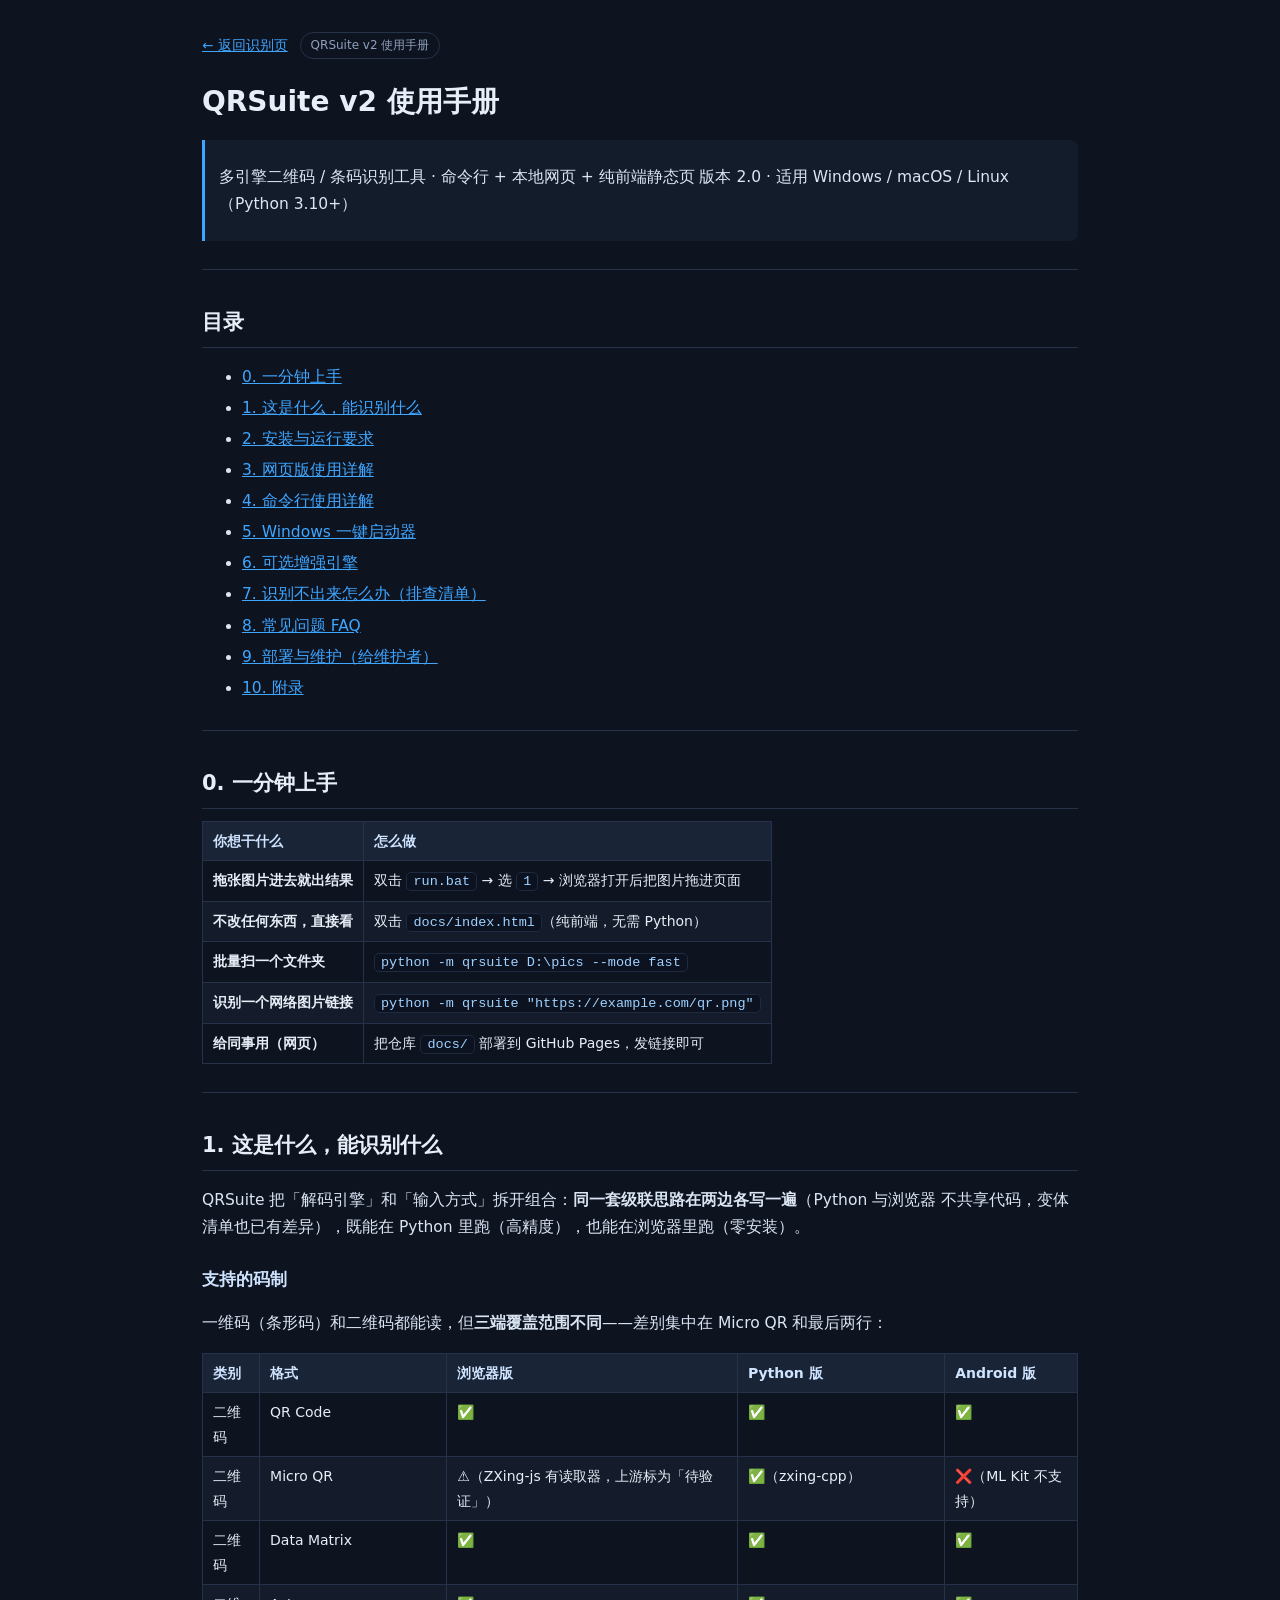
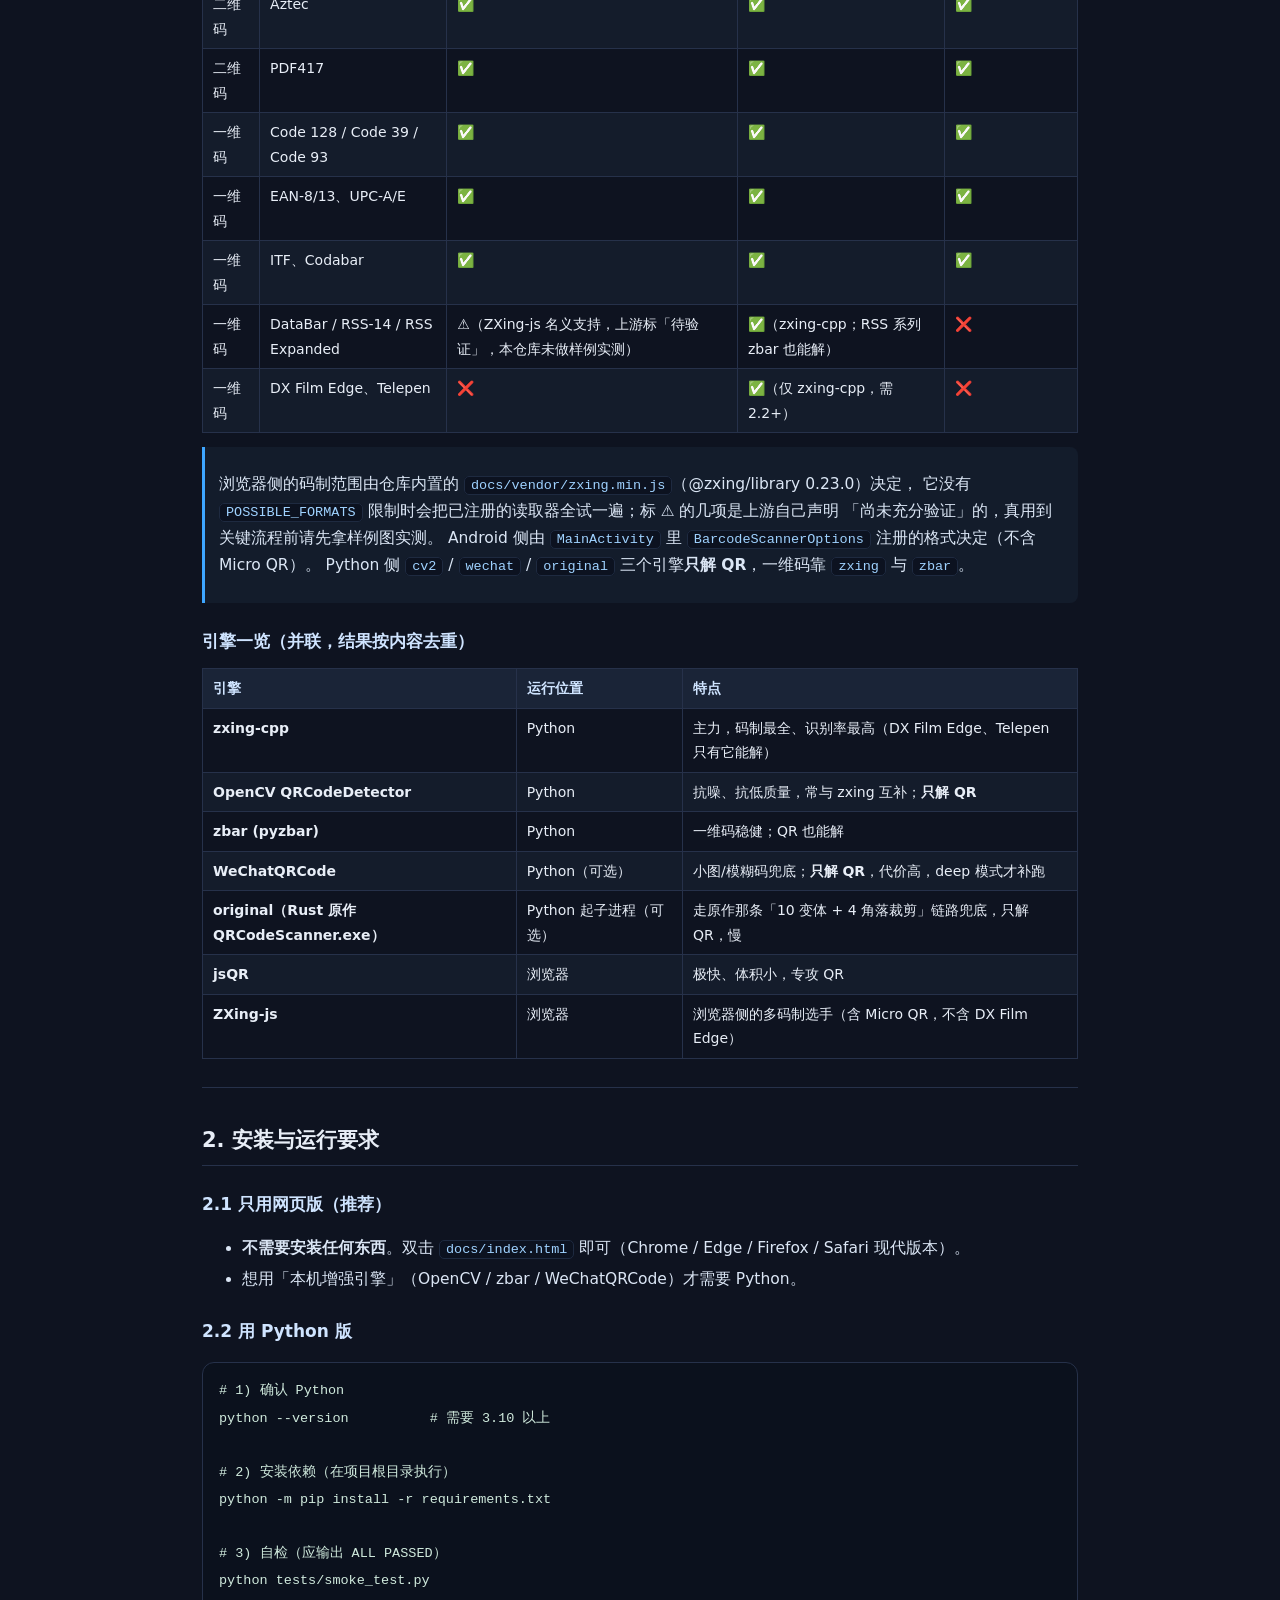
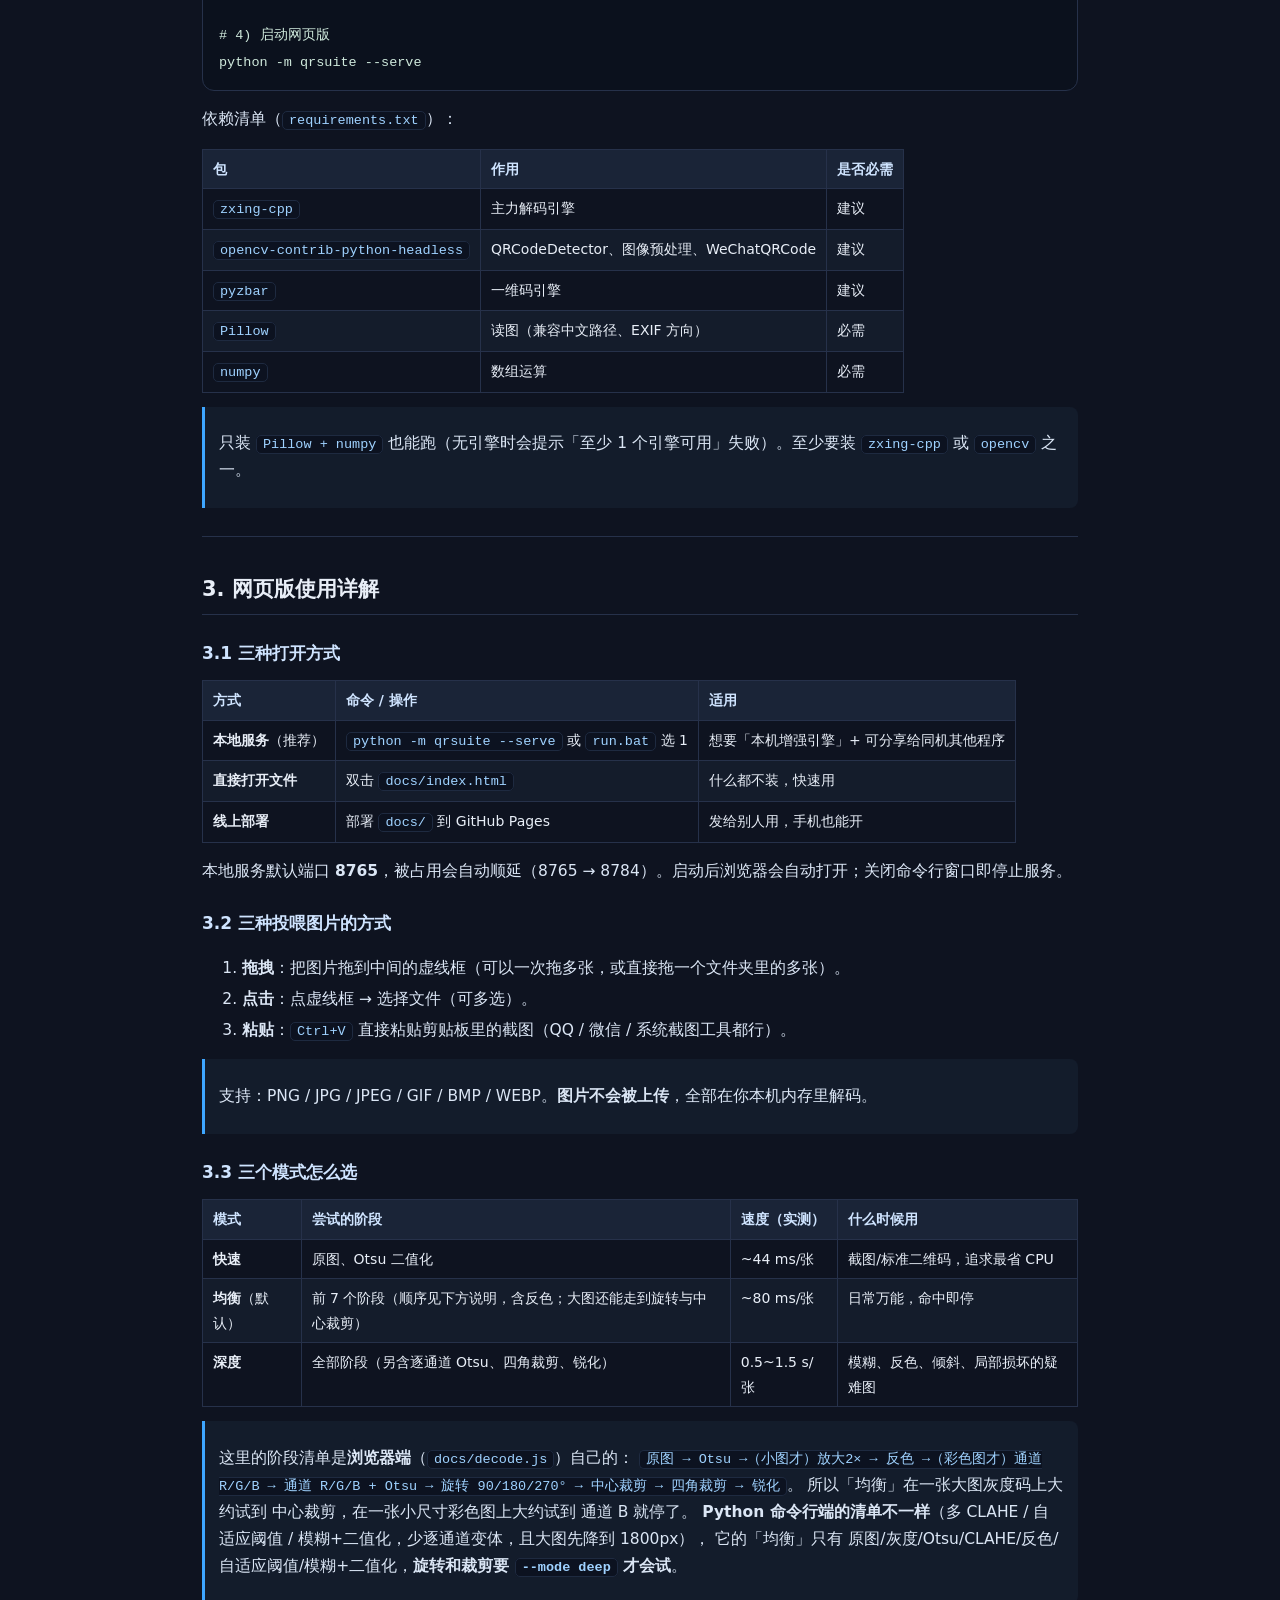
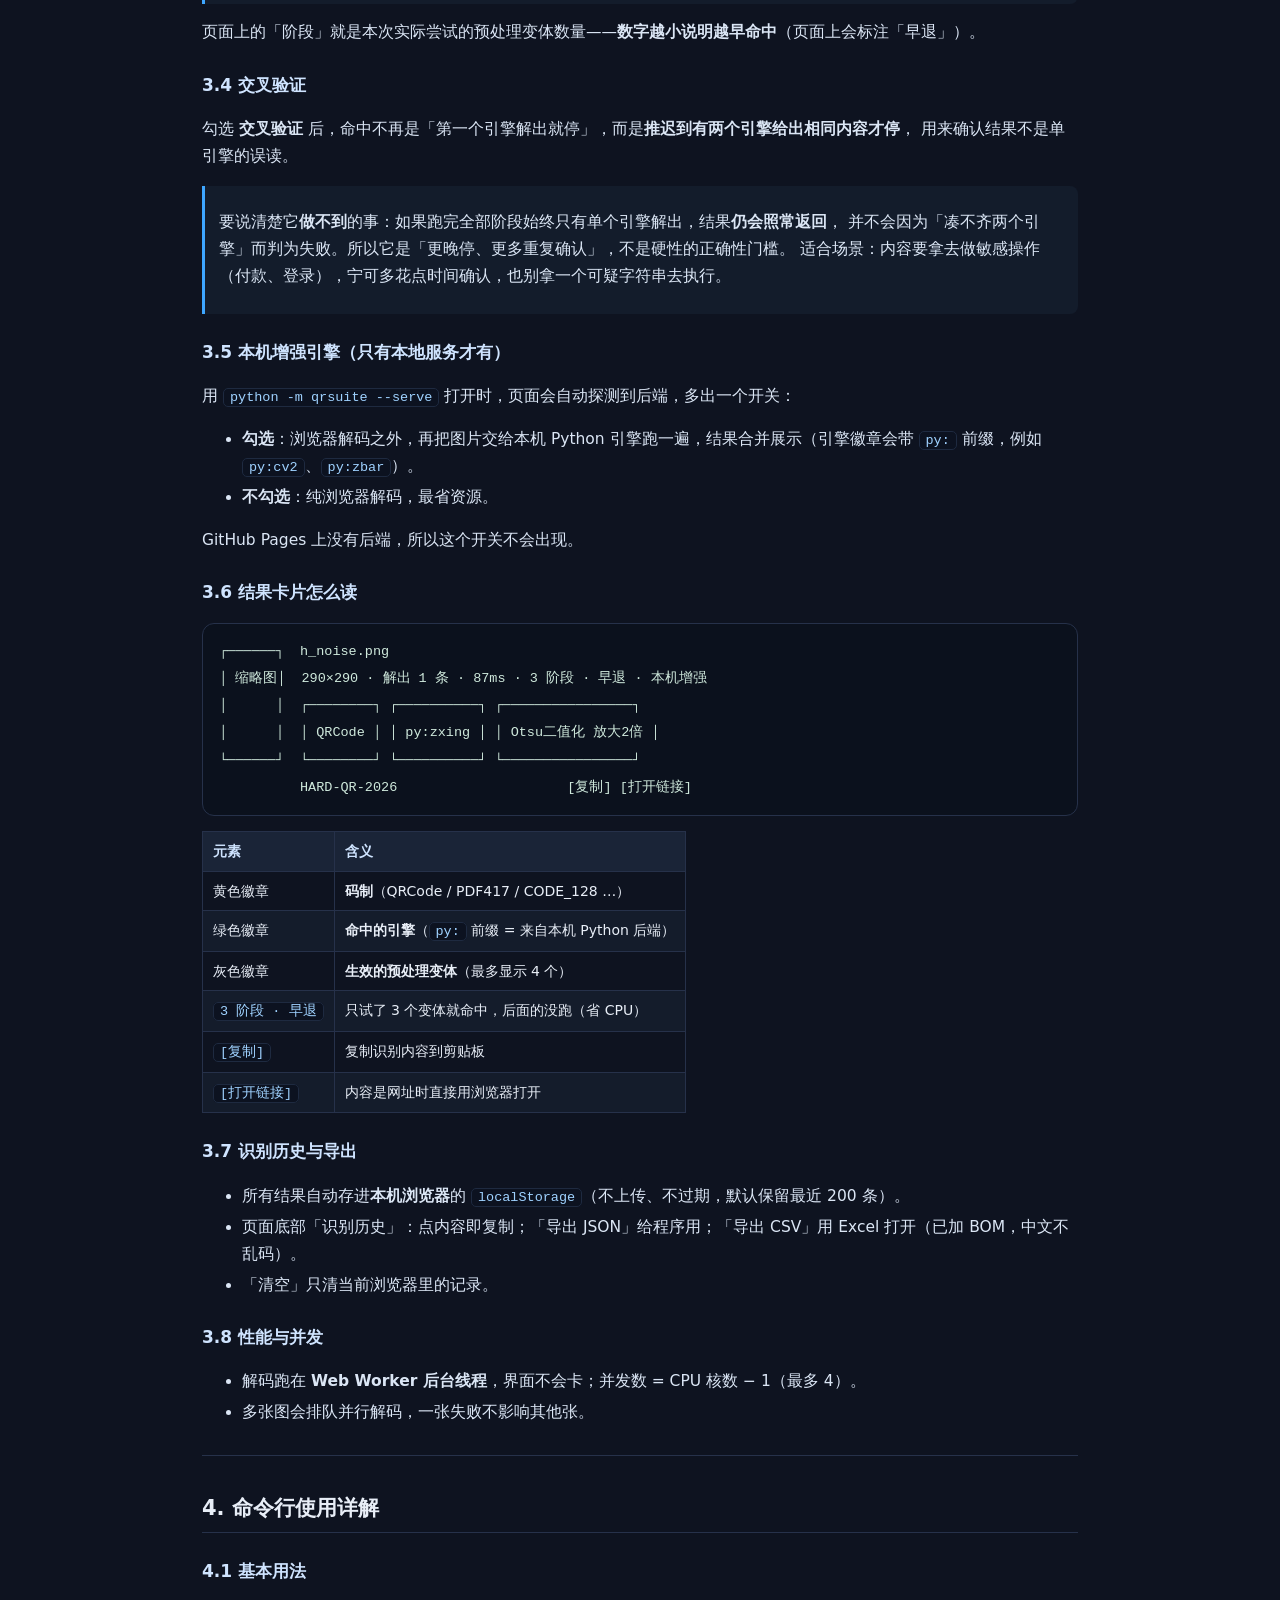
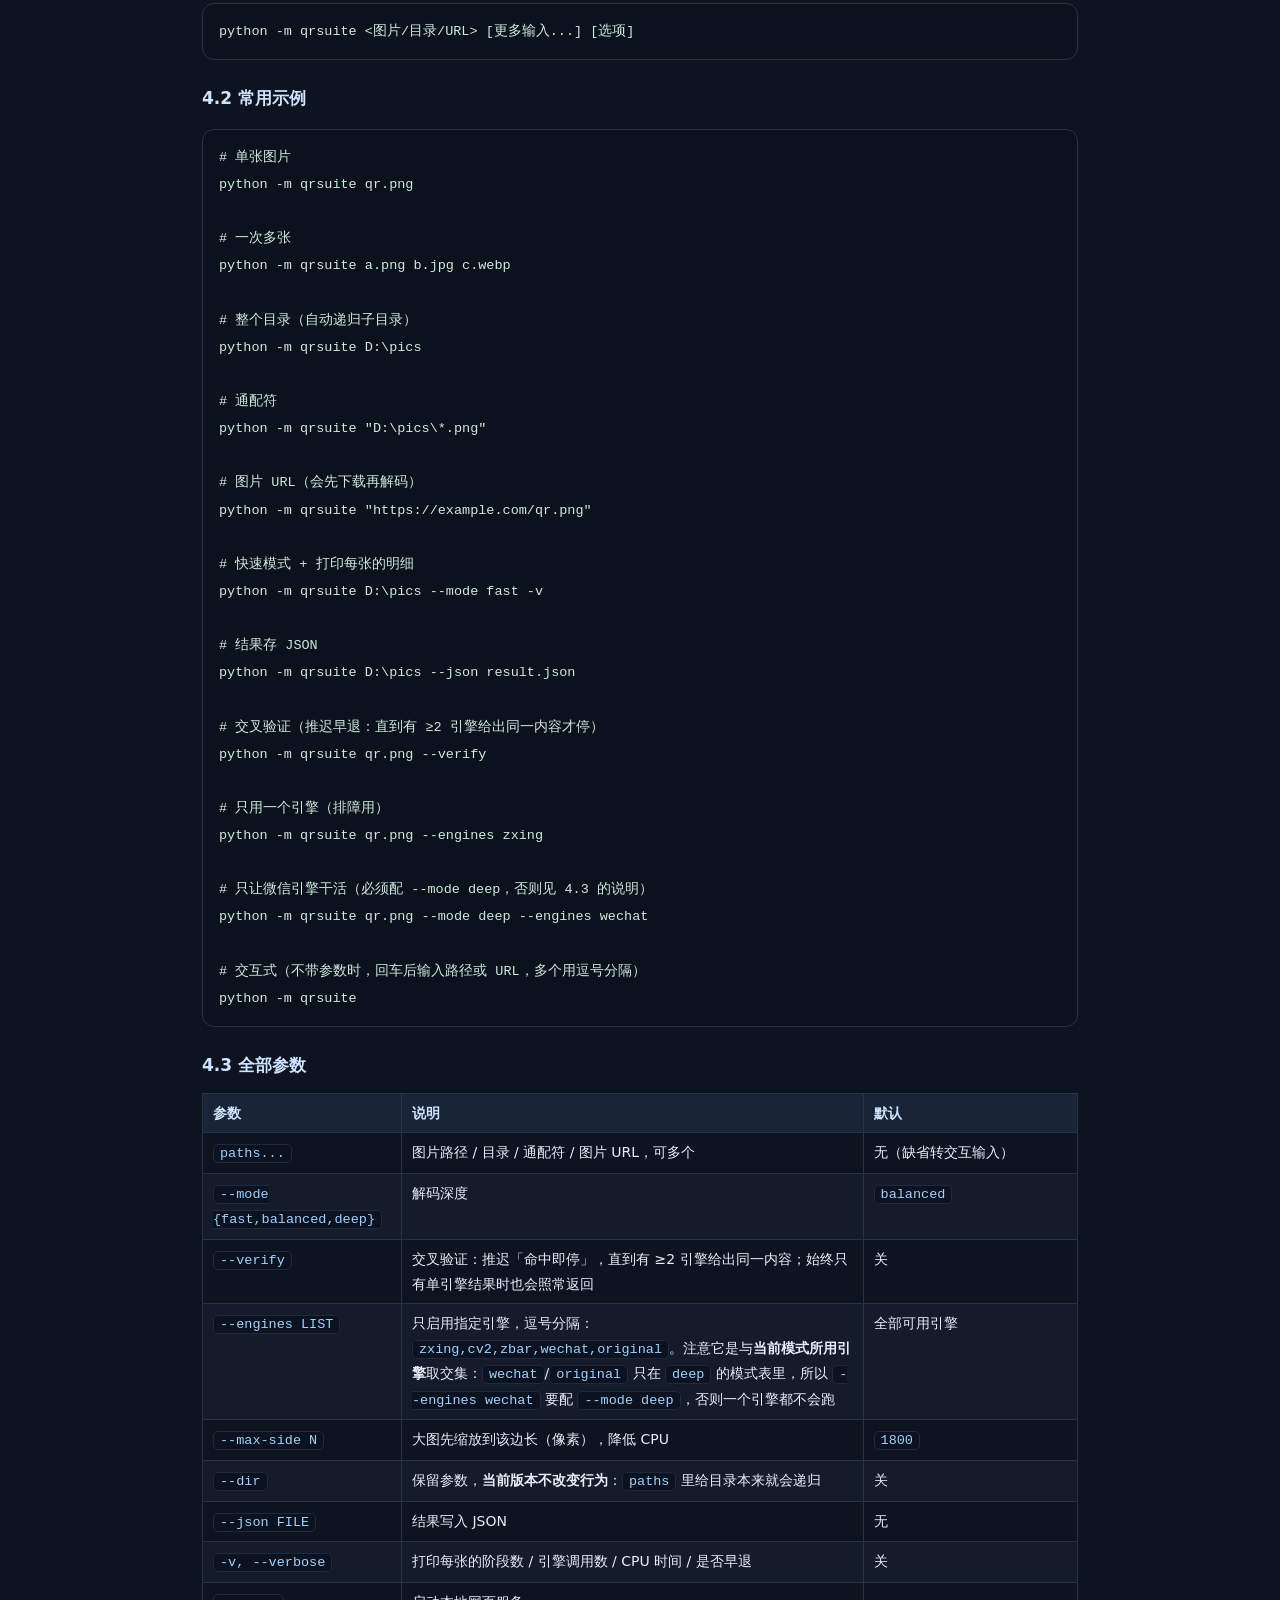
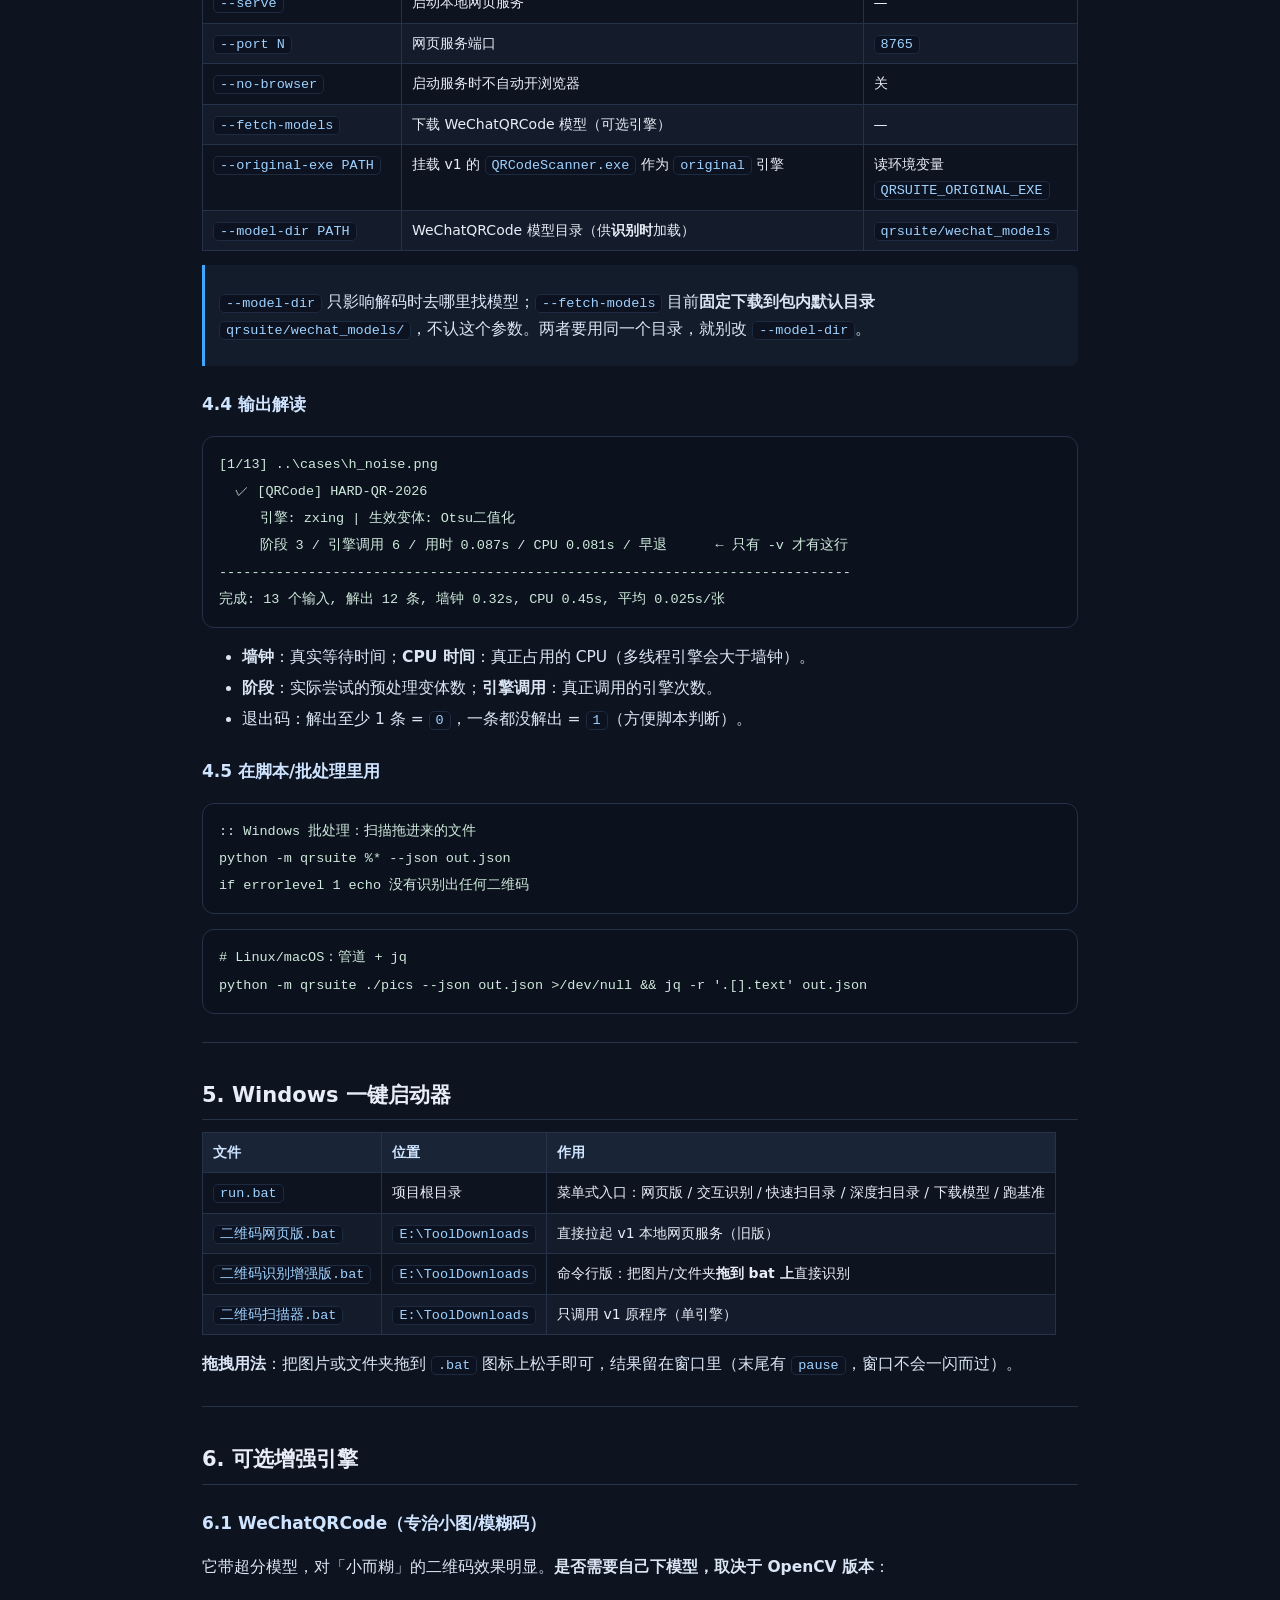
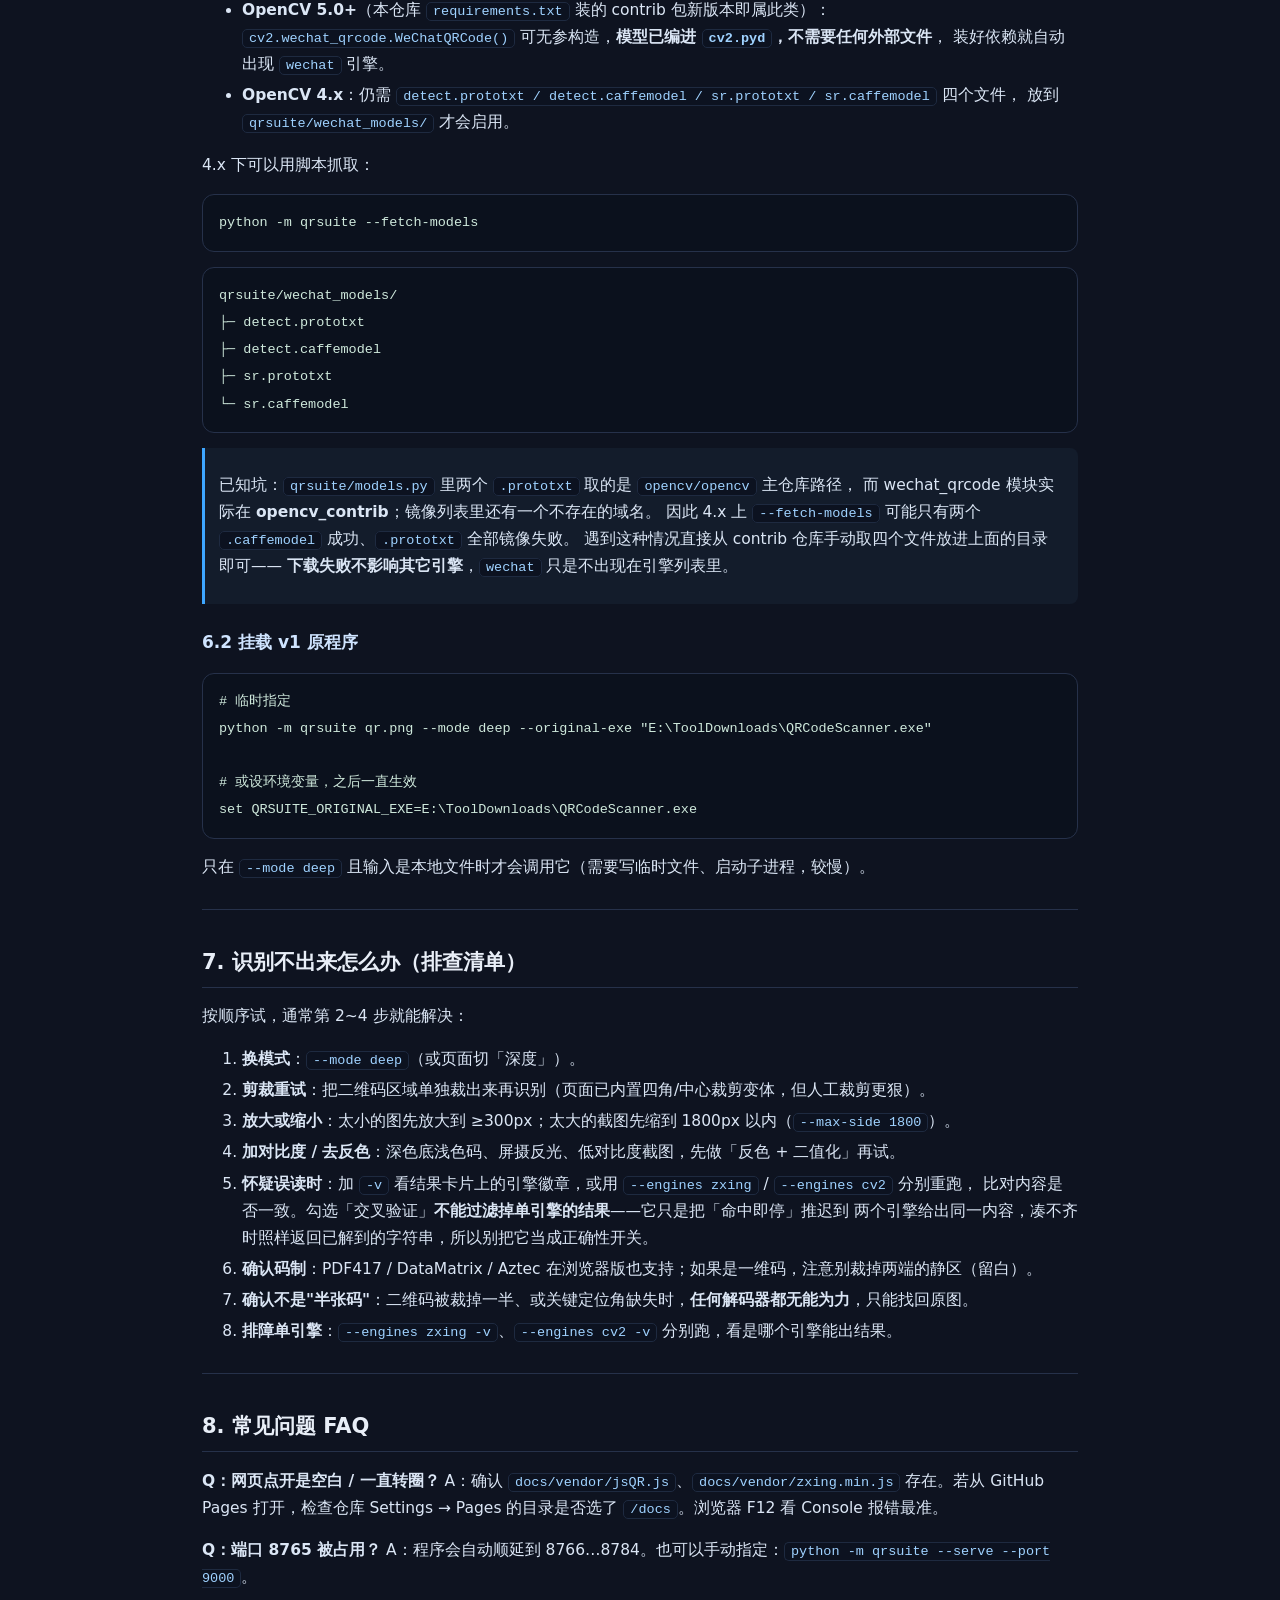
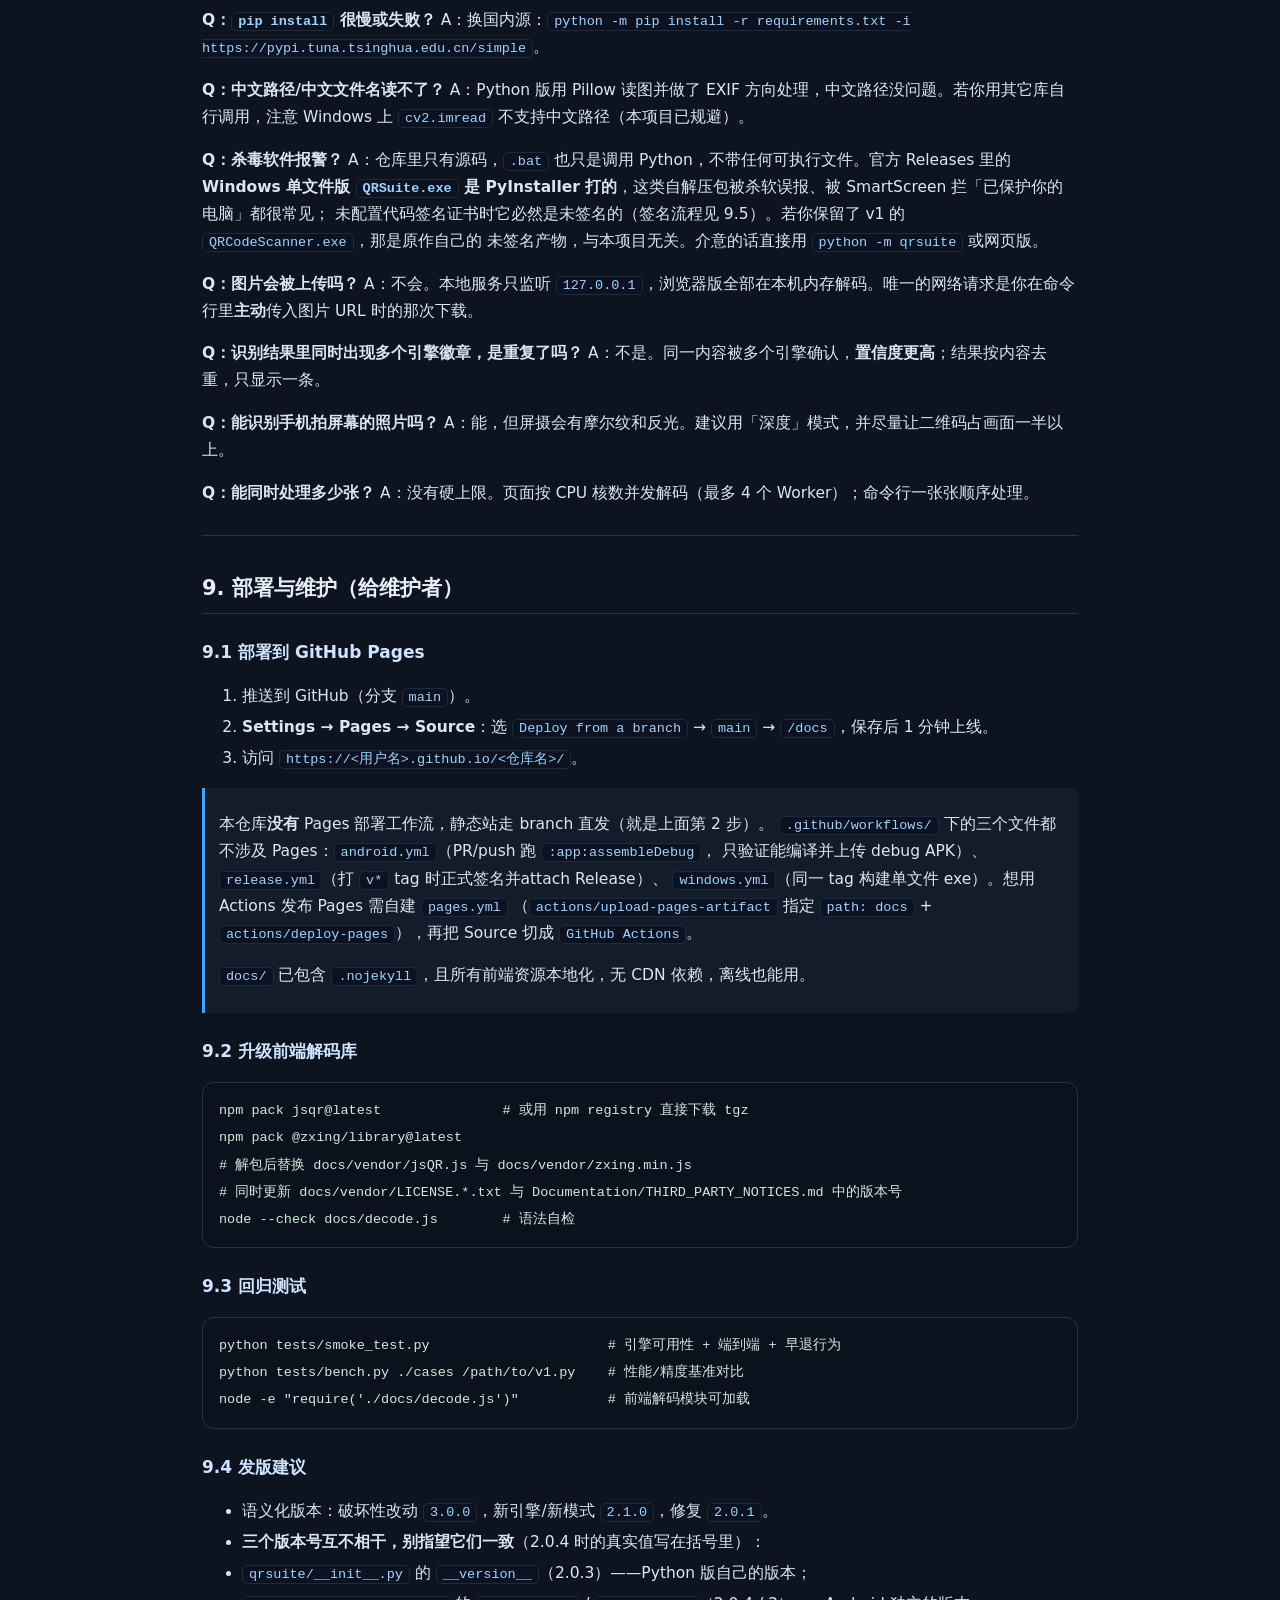
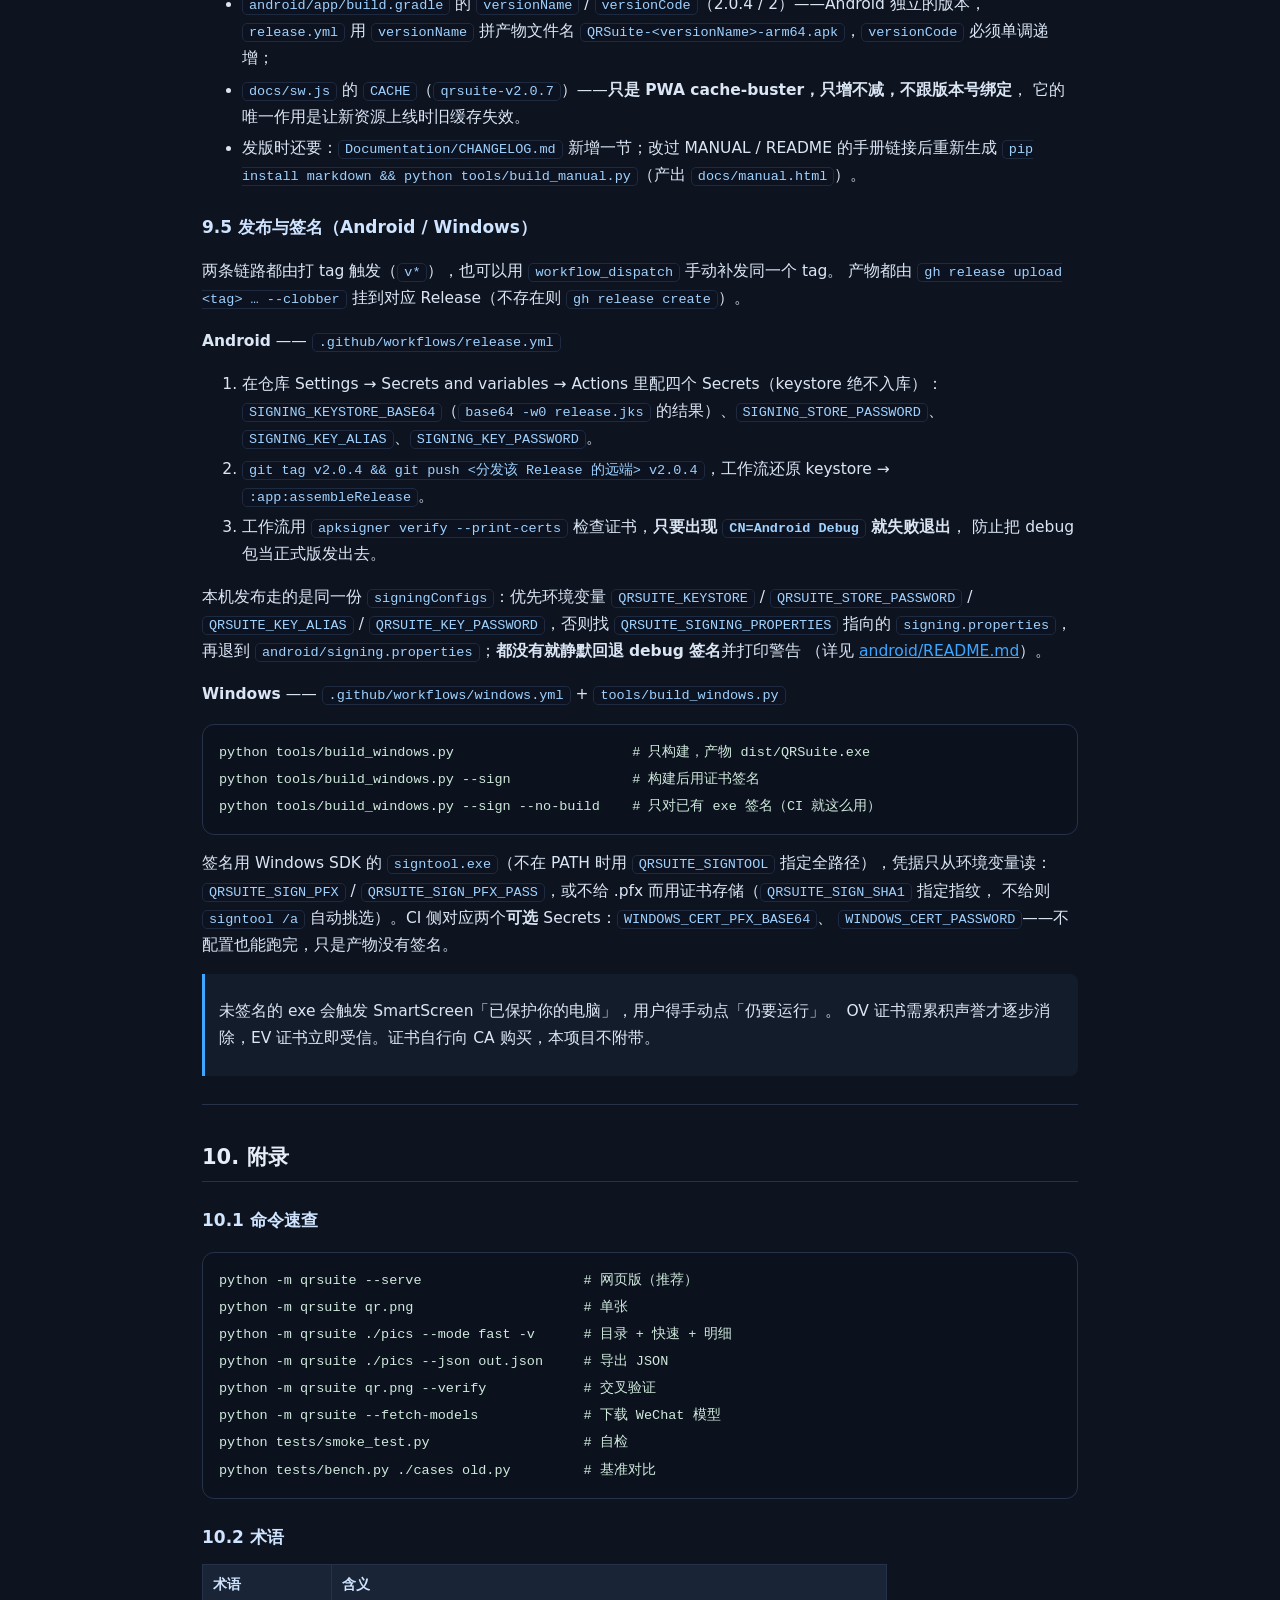
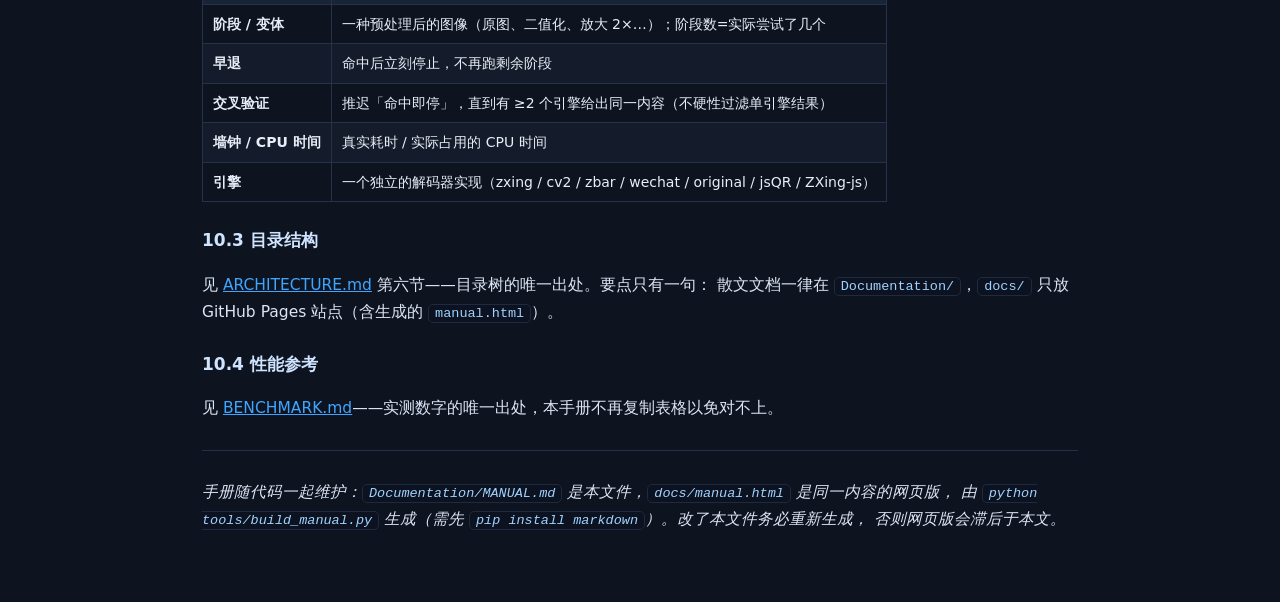
==== commit c2c936f0: "docs: README 瘦身为门面，散文文档统一移入 Documentation/ 接在 #1（事实订正）之后，纯结构重组，不改任何代码行为：  - **为什么搬**：`docs/` 是 GitHu" ====
--- a/docs/manual.html
+++ b/docs/manual.html
@@ -85,8 +85,10 @@
 </table>
 <hr />
 <h2 id="1">1. 这是什么，能识别什么</h2>
-<p>QRSuite 把「解码引擎」和「输入方式」拆开组合：<strong>同一套级联策略</strong>，既能在 Python 里跑（高精度），也能在浏览器里跑（零安装）。</p>
+<p>QRSuite 把「解码引擎」和「输入方式」拆开组合：<strong>同一套级联思路在两边各写一遍</strong>（Python 与浏览器
+不共享代码，变体清单也已有差异），既能在 Python 里跑（高精度），也能在浏览器里跑（零安装）。</p>
 <h3 id="_2">支持的码制</h3>
+<p>一维码（条形码）和二维码都能读，但<strong>三端覆盖范围不同</strong>——差别集中在 Micro QR 和最后两行：</p>
 <table>
 <thead>
 <tr>
@@ -94,54 +96,90 @@
 <th>格式</th>
 <th>浏览器版</th>
 <th>Python 版</th>
+<th>Android 版</th>
 </tr>
 </thead>
 <tbody>
 <tr>
 <td>二维码</td>
-<td>QR Code、Micro QR</td>
-<td>✅</td>
-<td>✅</td>
+<td>QR Code</td>
+<td>✅</td>
+<td>✅</td>
+<td>✅</td>
+</tr>
+<tr>
+<td>二维码</td>
+<td>Micro QR</td>
+<td>⚠️（ZXing-js 有读取器，上游标为「待验证」）</td>
+<td>✅（zxing-cpp）</td>
+<td>❌（ML Kit 不支持）</td>
 </tr>
 <tr>
 <td>二维码</td>
 <td>Data Matrix</td>
 <td>✅</td>
 <td>✅</td>
+<td>✅</td>
 </tr>
 <tr>
 <td>二维码</td>
 <td>Aztec</td>
 <td>✅</td>
 <td>✅</td>
+<td>✅</td>
 </tr>
 <tr>
 <td>二维码</td>
 <td>PDF417</td>
 <td>✅</td>
 <td>✅</td>
+<td>✅</td>
 </tr>
 <tr>
 <td>一维码</td>
 <td>Code 128 / Code 39 / Code 93</td>
 <td>✅</td>
 <td>✅</td>
+<td>✅</td>
 </tr>
 <tr>
 <td>一维码</td>
 <td>EAN-8/13、UPC-A/E</td>
 <td>✅</td>
 <td>✅</td>
+<td>✅</td>
 </tr>
 <tr>
 <td>一维码</td>
-<td>ITF、Codabar、DX Film Edge</td>
-<td>✅</td>
-<td>✅</td>
-</tr>
-</tbody>
-</table>
-<h3 id="_3">四个解码引擎（并联，结果去重）</h3>
+<td>ITF、Codabar</td>
+<td>✅</td>
+<td>✅</td>
+<td>✅</td>
+</tr>
+<tr>
+<td>一维码</td>
+<td>DataBar / RSS-14 / RSS Expanded</td>
+<td>⚠️（ZXing-js 名义支持，上游标「待验证」，本仓库未做样例实测）</td>
+<td>✅（zxing-cpp；RSS 系列 zbar 也能解）</td>
+<td>❌</td>
+</tr>
+<tr>
+<td>一维码</td>
+<td>DX Film Edge、Telepen</td>
+<td>❌</td>
+<td>✅（仅 zxing-cpp，需 2.2+）</td>
+<td>❌</td>
+</tr>
+</tbody>
+</table>
+<blockquote>
+<p>浏览器侧的码制范围由仓库内置的 <code>docs/vendor/zxing.min.js</code>（@zxing/library 0.23.0）决定，
+它没有 <code>POSSIBLE_FORMATS</code> 限制时会把已注册的读取器全试一遍；标 ⚠️ 的几项是上游自己声明
+「尚未充分验证」的，真用到关键流程前请先拿样例图实测。
+Android 侧由 <code>MainActivity</code> 里 <code>BarcodeScannerOptions</code> 注册的格式决定（不含 Micro QR）。
+Python 侧 <code>cv2</code> / <code>wechat</code> / <code>original</code> 三个引擎<strong>只解 QR</strong>，一维码靠 <code>zxing</code> 与 <code>zbar</code>。</p>
+</blockquote>
+<h3 id="_3">引擎一览（并联，结果按内容去重）</h3>
 <table>
 <thead>
 <tr>
@@ -154,22 +192,27 @@
 <tr>
 <td><strong>zxing-cpp</strong></td>
 <td>Python</td>
-<td>主力，码制最全、识别率最高</td>
+<td>主力，码制最全、识别率最高（DX Film Edge、Telepen 只有它能解）</td>
 </tr>
 <tr>
 <td><strong>OpenCV QRCodeDetector</strong></td>
 <td>Python</td>
-<td>抗噪、抗低质量，常与 zxing 互补</td>
+<td>抗噪、抗低质量，常与 zxing 互补；<strong>只解 QR</strong></td>
 </tr>
 <tr>
 <td><strong>zbar (pyzbar)</strong></td>
 <td>Python</td>
-<td>一维码稳健</td>
-</tr>
-<tr>
-<td><strong>bardecoder（v1 原程序）</strong></td>
+<td>一维码稳健；QR 也能解</td>
+</tr>
+<tr>
+<td><strong>WeChatQRCode</strong></td>
 <td>Python（可选）</td>
-<td>兼容你朋友那一版的多预处理链路</td>
+<td>小图/模糊码兜底；<strong>只解 QR</strong>，代价高，deep 模式才补跑</td>
+</tr>
+<tr>
+<td><strong>original（Rust 原作 QRCodeScanner.exe）</strong></td>
+<td>Python 起子进程（可选）</td>
+<td>走原作那条「10 变体 + 4 角落裁剪」链路兜底，只解 QR，慢</td>
 </tr>
 <tr>
 <td><strong>jsQR</strong></td>
@@ -179,7 +222,7 @@
 <tr>
 <td><strong>ZXing-js</strong></td>
 <td>浏览器</td>
-<td>浏览器侧的多码制选手</td>
+<td>浏览器侧的多码制选手（含 Micro QR，不含 DX Film Edge）</td>
 </tr>
 </tbody>
 </table>
@@ -188,7 +231,7 @@
 <h3 id="21">2.1 只用网页版（推荐）</h3>
 <ul>
 <li><strong>不需要安装任何东西</strong>。双击 <code>docs/index.html</code> 即可（Chrome / Edge / Firefox / Safari 现代版本）。</li>
-<li>想用「本机增强引擎」（OpenCV / zbar / bardecoder）才需要 Python。</li>
+<li>想用「本机增强引擎」（OpenCV / zbar / WeChatQRCode）才需要 Python。</li>
 </ul>
 <h3 id="22-python">2.2 用 Python 版</h3>
 <pre><code class="language-bash"># 1) 确认 Python
@@ -301,22 +344,34 @@
 </tr>
 <tr>
 <td><strong>均衡</strong>（默认）</td>
-<td>前 7 个阶段</td>
+<td>前 7 个阶段（顺序见下方说明，含反色；大图还能走到旋转与中心裁剪）</td>
 <td>~80 ms/张</td>
 <td>日常万能，命中即停</td>
 </tr>
 <tr>
 <td><strong>深度</strong></td>
-<td>全部 13+ 个变体</td>
+<td>全部阶段（另含逐通道 Otsu、四角裁剪、锐化）</td>
 <td>0.5~1.5 s/张</td>
 <td>模糊、反色、倾斜、局部损坏的疑难图</td>
 </tr>
 </tbody>
 </table>
+<blockquote>
+<p>这里的阶段清单是<strong>浏览器端</strong>（<code>docs/decode.js</code>）自己的：
+<code>原图 → Otsu →（小图才）放大2× → 反色 →（彩色图才）通道 R/G/B → 通道 R/G/B + Otsu → 旋转 90/180/270° → 中心裁剪 → 四角裁剪 → 锐化</code>。
+所以「均衡」在一张大图灰度码上大约试到 中心裁剪，在一张小尺寸彩色图上大约试到 通道 B 就停了。
+<strong>Python 命令行端的清单不一样</strong>（多 CLAHE / 自适应阈值 / 模糊+二值化，少逐通道变体，且大图先降到 1800px），
+它的「均衡」只有 原图/灰度/Otsu/CLAHE/反色/自适应阈值/模糊+二值化，<strong>旋转和裁剪要 <code>--mode deep</code> 才会试</strong>。</p>
+</blockquote>
 <p>页面上的「阶段」就是本次实际尝试的预处理变体数量——<strong>数字越小说明越早命中</strong>（页面上会标注「早退」）。</p>
 <h3 id="34">3.4 交叉验证</h3>
-<p>勾选 <strong>交叉验证</strong> 后，必须<strong>两个引擎给出相同内容</strong>才判定成功。
-适合场景：内容要拿去做敏感操作（付款、登录），宁可失败也不接受误读。</p>
+<p>勾选 <strong>交叉验证</strong> 后，命中不再是「第一个引擎解出就停」，而是<strong>推迟到有两个引擎给出相同内容才停</strong>，
+用来确认结果不是单引擎的误读。</p>
+<blockquote>
+<p>要说清楚它<strong>做不到</strong>的事：如果跑完全部阶段始终只有单个引擎解出，结果<strong>仍会照常返回</strong>，
+并不会因为「凑不齐两个引擎」而判为失败。所以它是「更晚停、更多重复确认」，不是硬性的正确性门槛。
+适合场景：内容要拿去做敏感操作（付款、登录），宁可多花点时间确认，也别拿一个可疑字符串去执行。</p>
+</blockquote>
 <h3 id="35">3.5 本机增强引擎（只有本地服务才有）</h3>
 <p>用 <code>python -m qrsuite --serve</code> 打开时，页面会自动探测到后端，多出一个开关：</p>
 <ul>
@@ -404,11 +459,14 @@
 # 结果存 JSON
 python -m qrsuite D:\pics --json result.json
 
-# 交叉验证（需 ≥2 引擎一致）
+# 交叉验证（推迟早退：直到有 ≥2 引擎给出同一内容才停）
 python -m qrsuite qr.png --verify
 
 # 只用一个引擎（排障用）
 python -m qrsuite qr.png --engines zxing
+
+# 只让微信引擎干活（必须配 --mode deep，否则见 4.3 的说明）
+python -m qrsuite qr.png --mode deep --engines wechat
 
 # 交互式（不带参数时，回车后输入路径或 URL，多个用逗号分隔）
 python -m qrsuite
@@ -435,12 +493,12 @@
 </tr>
 <tr>
 <td><code>--verify</code></td>
-<td>交叉验证：需 ≥2 引擎一致才判定成功</td>
+<td>交叉验证：推迟「命中即停」，直到有 ≥2 引擎给出同一内容；始终只有单引擎结果时也会照常返回</td>
 <td>关</td>
 </tr>
 <tr>
 <td><code>--engines LIST</code></td>
-<td>只启用指定引擎，逗号分隔：<code>zxing,cv2,zbar,wechat,original</code></td>
+<td>只启用指定引擎，逗号分隔：<code>zxing,cv2,zbar,wechat,original</code>。注意它是与<strong>当前模式所用引擎</strong>取交集：<code>wechat</code>/<code>original</code> 只在 <code>deep</code> 的模式表里，所以 <code>--engines wechat</code> 要配 <code>--mode deep</code>，否则一个引擎都不会跑</td>
 <td>全部可用引擎</td>
 </tr>
 <tr>
@@ -450,7 +508,7 @@
 </tr>
 <tr>
 <td><code>--dir</code></td>
-<td>把参数当目录处理（<code>paths</code> 已是目录时也自动递归）</td>
+<td>保留参数，<strong>当前版本不改变行为</strong>：<code>paths</code> 里给目录本来就会递归</td>
 <td>关</td>
 </tr>
 <tr>
@@ -490,11 +548,15 @@
 </tr>
 <tr>
 <td><code>--model-dir PATH</code></td>
-<td>WeChatQRCode 模型目录</td>
+<td>WeChatQRCode 模型目录（供<strong>识别时</strong>加载）</td>
 <td><code>qrsuite/wechat_models</code></td>
 </tr>
 </tbody>
 </table>
+<blockquote>
+<p><code>--model-dir</code> 只影响解码时去哪里找模型；<code>--fetch-models</code> 目前<strong>固定下载到包内默认目录</strong>
+<code>qrsuite/wechat_models/</code>，不认这个参数。两者要用同一个目录，就别改 <code>--model-dir</code>。</p>
+</blockquote>
 <h3 id="44">4.4 输出解读</h3>
 <pre><code>[1/13] ..\cases\h_noise.png
   ✓ [QRCode] HARD-QR-2026
@@ -553,19 +615,29 @@
 <hr />
 <h2 id="6">6. 可选增强引擎</h2>
 <h3 id="61-wechatqrcode">6.1 WeChatQRCode（专治小图/模糊码）</h3>
-<p>它带超分模型，对「小而糊」的二维码效果明显。模型不随仓库分发，需要手动下载：</p>
+<p>它带超分模型，对「小而糊」的二维码效果明显。<strong>是否需要自己下模型，取决于 OpenCV 版本</strong>：</p>
+<ul>
+<li><strong>OpenCV 5.0+</strong>（本仓库 <code>requirements.txt</code> 装的 contrib 包新版本即属此类）：
+  <code>cv2.wechat_qrcode.WeChatQRCode()</code> 可无参构造，<strong>模型已编进 <code>cv2.pyd</code>，不需要任何外部文件</strong>，
+  装好依赖就自动出现 <code>wechat</code> 引擎。</li>
+<li><strong>OpenCV 4.x</strong>：仍需 <code>detect.prototxt / detect.caffemodel / sr.prototxt / sr.caffemodel</code> 四个文件，
+  放到 <code>qrsuite/wechat_models/</code> 才会启用。</li>
+</ul>
+<p>4.x 下可以用脚本抓取：</p>
 <pre><code class="language-bash">python -m qrsuite --fetch-models
 </code></pre>
-<p>脚本会依次尝试 jsdelivr / ghproxy / gitee / raw.githubusercontent 等多个镜像，成功后模型放在 <code>qrsuite/wechat_models/</code>：</p>
 <pre><code>qrsuite/wechat_models/
 ├─ detect.prototxt
 ├─ detect.caffemodel
 ├─ sr.prototxt
 └─ sr.caffemodel
 </code></pre>
-<p>四个文件齐全时，引擎列表里会自动出现 <code>wechat</code>。<strong>下载失败不影响其它引擎</strong>。</p>
-<blockquote>
-<p>若你的网络屏蔽 GitHub（DNS 被改 / 公司网络），<code>--fetch-models</code> 可能全部镜像失败。可以让能从外网下载的朋友把 4 个文件发你，直接放进上面的目录即可。</p>
+<blockquote>
+<p>已知坑：<code>qrsuite/models.py</code> 里两个 <code>.prototxt</code> 取的是 <code>opencv/opencv</code> 主仓库路径，
+而 wechat_qrcode 模块实际在 <strong>opencv_contrib</strong>；镜像列表里还有一个不存在的域名。
+因此 4.x 上 <code>--fetch-models</code> 可能只有两个 <code>.caffemodel</code> 成功、<code>.prototxt</code> 全部镜像失败。
+遇到这种情况直接从 contrib 仓库手动取四个文件放进上面的目录即可——
+<strong>下载失败不影响其它引擎</strong>，<code>wechat</code> 只是不出现在引擎列表里。</p>
 </blockquote>
 <h3 id="62-v1">6.2 挂载 v1 原程序</h3>
 <pre><code class="language-bash"># 临时指定
@@ -583,7 +655,9 @@
 <li><strong>剪裁重试</strong>：把二维码区域单独裁出来再识别（页面已内置四角/中心裁剪变体，但人工裁剪更狠）。</li>
 <li><strong>放大或缩小</strong>：太小的图先放大到 ≥300px；太大的截图先缩到 1800px 以内（<code>--max-side 1800</code>）。</li>
 <li><strong>加对比度 / 去反色</strong>：深色底浅色码、屏摄反光、低对比度截图，先做「反色 + 二值化」再试。</li>
-<li><strong>勾选交叉验证</strong>：如果解出来的内容像乱码或每次不一样，说明是<strong>误读</strong>，开启交叉验证可过滤。</li>
+<li><strong>怀疑误读时</strong>：加 <code>-v</code> 看结果卡片上的引擎徽章，或用 <code>--engines zxing</code> / <code>--engines cv2</code> 分别重跑，
+   比对内容是否一致。勾选「交叉验证」<strong>不能过滤掉单引擎的结果</strong>——它只是把「命中即停」推迟到
+   两个引擎给出同一内容，凑不齐时照样返回已解到的字符串，所以别把它当成正确性开关。</li>
 <li><strong>确认码制</strong>：PDF417 / DataMatrix / Aztec 在浏览器版也支持；如果是一维码，注意别裁掉两端的静区（留白）。</li>
 <li><strong>确认不是"半张码"</strong>：二维码被裁掉一半、或关键定位角缺失时，<strong>任何解码器都无能为力</strong>，只能找回原图。</li>
 <li><strong>排障单引擎</strong>：<code>--engines zxing -v</code>、<code>--engines cv2 -v</code> 分别跑，看是哪个引擎能出结果。</li>
@@ -599,10 +673,9 @@
 <p><strong>Q：中文路径/中文文件名读不了？</strong>
 A：Python 版用 Pillow 读图并做了 EXIF 方向处理，中文路径没问题。若你用其它库自行调用，注意 Windows 上 <code>cv2.imread</code> 不支持中文路径（本项目已规避）。</p>
 <p><strong>Q：杀毒软件报警？</strong>
-A：仓库里只有源码，<code>.bat</code> 也只是调用 Python，不带任何可执行文件。Releases 里的 <strong>Windows 单文件版
+A：仓库里只有源码，<code>.bat</code> 也只是调用 Python，不带任何可执行文件。官方 Releases 里的 <strong>Windows 单文件版
 <code>QRSuite.exe</code> 是 PyInstaller 打的</strong>，这类自解压包被杀软误报、被 SmartScreen 拦「已保护你的电脑」都很常见；
-CI 未配置代码签名证书时它必然是未签名的（要自己签：<code>python tools/build_windows.py --sign</code>，凭据走
-<code>QRSUITE_SIGN_PFX</code> / <code>QRSUITE_SIGN_PFX_PASS</code> 等环境变量）。若你保留了 v1 的 <code>QRCodeScanner.exe</code>，那是原作自己的
+未配置代码签名证书时它必然是未签名的（签名流程见 9.5）。若你保留了 v1 的 <code>QRCodeScanner.exe</code>，那是原作自己的
 未签名产物，与本项目无关。介意的话直接用 <code>python -m qrsuite</code> 或网页版。</p>
 <p><strong>Q：图片会被上传吗？</strong>
 A：不会。本地服务只监听 <code>127.0.0.1</code>，浏览器版全部在本机内存解码。唯一的网络请求是你在命令行里<strong>主动</strong>传入图片 URL 时的那次下载。</p>
@@ -621,18 +694,18 @@
 <li>访问 <code>https://&lt;用户名&gt;.github.io/&lt;仓库名&gt;/</code>。</li>
 </ol>
 <blockquote>
-<p>本仓库<strong>没有</strong> Pages 部署工作流，静态站只能走上面的 branch 直发。<code>.github/workflows/</code> 下的三个文件
-都不涉及 Pages：<code>android.yml</code>（PR/push 跑 <code>:app:assembleDebug</code>，验证能编译并上传 debug APK）、
-<code>release.yml</code>（打 <code>v*</code> tag 时正式签名并挂到 Release）、<code>windows.yml</code>（同一 tag 构建/签名单文件 exe）。
-想用 Actions 发布 Pages 需自建 <code>pages.yml</code>（<code>actions/upload-pages-artifact</code> 指定 <code>path: docs</code>
-+ <code>actions/deploy-pages</code>），再把 Source 切成 <code>GitHub Actions</code>。</p>
+<p>本仓库<strong>没有</strong> Pages 部署工作流，静态站走 branch 直发（就是上面第 2 步）。
+<code>.github/workflows/</code> 下的三个文件都不涉及 Pages：<code>android.yml</code>（PR/push 跑 <code>:app:assembleDebug</code>，
+只验证能编译并上传 debug APK）、<code>release.yml</code>（打 <code>v*</code> tag 时正式签名并attach Release）、
+<code>windows.yml</code>（同一 tag 构建单文件 exe）。想用 Actions 发布 Pages 需自建 <code>pages.yml</code>
+（<code>actions/upload-pages-artifact</code> 指定 <code>path: docs</code> + <code>actions/deploy-pages</code>），再把 Source 切成 <code>GitHub Actions</code>。</p>
 <p><code>docs/</code> 已包含 <code>.nojekyll</code>，且所有前端资源本地化，无 CDN 依赖，离线也能用。</p>
 </blockquote>
 <h3 id="92">9.2 升级前端解码库</h3>
 <pre><code class="language-bash">npm pack jsqr@latest               # 或用 npm registry 直接下载 tgz
 npm pack @zxing/library@latest
 # 解包后替换 docs/vendor/jsQR.js 与 docs/vendor/zxing.min.js
-# 同时更新 docs/vendor/LICENSE.*.txt 与 THIRD_PARTY_NOTICES.md 中的版本号
+# 同时更新 docs/vendor/LICENSE.*.txt 与 Documentation/THIRD_PARTY_NOTICES.md 中的版本号
 node --check docs/decode.js        # 语法自检
 </code></pre>
 <h3 id="93">9.3 回归测试</h3>
@@ -643,14 +716,44 @@
 <h3 id="94">9.4 发版建议</h3>
 <ul>
 <li>语义化版本：破坏性改动 <code>3.0.0</code>，新引擎/新模式 <code>2.1.0</code>，修复 <code>2.0.1</code>。</li>
-<li><strong>三个版本号互不相干，别指望它们一致，也别拿其中一个去推另一个</strong>（括号里是 2.0.4 时的真实值）：</li>
+<li><strong>三个版本号互不相干，别指望它们一致</strong>（2.0.4 时的真实值写在括号里）：</li>
 <li><code>qrsuite/__init__.py</code> 的 <code>__version__</code>（2.0.3）——Python 版自己的版本；</li>
-<li><code>android/app/build.gradle</code> 的 <code>versionName</code> / <code>versionCode</code>（2.0.4 / 2）——Android 独立版本，
+<li><code>android/app/build.gradle</code> 的 <code>versionName</code> / <code>versionCode</code>（2.0.4 / 2）——Android 独立的版本，
     <code>release.yml</code> 用 <code>versionName</code> 拼产物文件名 <code>QRSuite-&lt;versionName&gt;-arm64.apk</code>，<code>versionCode</code> 必须单调递增；</li>
 <li><code>docs/sw.js</code> 的 <code>CACHE</code>（<code>qrsuite-v2.0.7</code>）——<strong>只是 PWA cache-buster，只增不减，不跟版本号绑定</strong>，
-    唯一作用是新资源上线时让旧缓存失效。把它「对齐」成当前版本会缓存不到东西，别改小它。</li>
-<li>发版时还要在 <code>CHANGELOG.md</code> 新增一节，并在 README 顶部补变更摘要。</li>
+    它的唯一作用是让新资源上线时旧缓存失效。</li>
+<li>发版时还要：<code>Documentation/CHANGELOG.md</code> 新增一节；改过 MANUAL / README 的手册链接后重新生成
+  <code>pip install markdown &amp;&amp; python tools/build_manual.py</code>（产出 <code>docs/manual.html</code>）。</li>
 </ul>
+<h3 id="95-android-windows">9.5 发布与签名（Android / Windows）</h3>
+<p>两条链路都由打 tag 触发（<code>v*</code>），也可以用 <code>workflow_dispatch</code> 手动补发同一个 tag。
+产物都由 <code>gh release upload &lt;tag&gt; … --clobber</code> 挂到对应 Release（不存在则 <code>gh release create</code>）。</p>
+<p><strong>Android</strong> —— <code>.github/workflows/release.yml</code></p>
+<ol>
+<li>在仓库 Settings → Secrets and variables → Actions 里配四个 Secrets（keystore 绝不入库）：
+   <code>SIGNING_KEYSTORE_BASE64</code>（<code>base64 -w0 release.jks</code> 的结果）、<code>SIGNING_STORE_PASSWORD</code>、
+   <code>SIGNING_KEY_ALIAS</code>、<code>SIGNING_KEY_PASSWORD</code>。</li>
+<li><code>git tag v2.0.4 &amp;&amp; git push &lt;分发该 Release 的远端&gt; v2.0.4</code>，工作流还原 keystore → <code>:app:assembleRelease</code>。</li>
+<li>工作流用 <code>apksigner verify --print-certs</code> 检查证书，<strong>只要出现 <code>CN=Android Debug</code> 就失败退出</strong>，
+   防止把 debug 包当正式版发出去。</li>
+</ol>
+<p>本机发布走的是同一份 <code>signingConfigs</code>：优先环境变量 <code>QRSUITE_KEYSTORE</code> / <code>QRSUITE_STORE_PASSWORD</code> /
+<code>QRSUITE_KEY_ALIAS</code> / <code>QRSUITE_KEY_PASSWORD</code>，否则找 <code>QRSUITE_SIGNING_PROPERTIES</code> 指向的
+<code>signing.properties</code>，再退到 <code>android/signing.properties</code>；<strong>都没有就静默回退 debug 签名</strong>并打印警告
+（详见 <a href="https://github.com/ibsibxi/qrsuite/blob/main/android/README.md">android/README.md</a>）。</p>
+<p><strong>Windows</strong> —— <code>.github/workflows/windows.yml</code> + <code>tools/build_windows.py</code></p>
+<pre><code class="language-bash">python tools/build_windows.py                      # 只构建，产物 dist/QRSuite.exe
+python tools/build_windows.py --sign               # 构建后用证书签名
+python tools/build_windows.py --sign --no-build    # 只对已有 exe 签名（CI 就这么用）
+</code></pre>
+<p>签名用 Windows SDK 的 <code>signtool.exe</code>（不在 PATH 时用 <code>QRSUITE_SIGNTOOL</code> 指定全路径），凭据只从环境变量读：
+<code>QRSUITE_SIGN_PFX</code> / <code>QRSUITE_SIGN_PFX_PASS</code>，或不给 .pfx 而用证书存储（<code>QRSUITE_SIGN_SHA1</code> 指定指纹，
+不给则 <code>signtool /a</code> 自动挑选）。CI 侧对应两个<strong>可选</strong> Secrets：<code>WINDOWS_CERT_PFX_BASE64</code>、
+<code>WINDOWS_CERT_PASSWORD</code>——不配置也能跑完，只是产物没有签名。</p>
+<blockquote>
+<p>未签名的 exe 会触发 SmartScreen「已保护你的电脑」，用户得手动点「仍要运行」。
+OV 证书需累积声誉才逐步消除，EV 证书立即受信。证书自行向 CA 购买，本项目不附带。</p>
+</blockquote>
 <hr />
 <h2 id="10">10. 附录</h2>
 <h3 id="101">10.1 命令速查</h3>
@@ -682,7 +785,7 @@
 </tr>
 <tr>
 <td><strong>交叉验证</strong></td>
-<td>要求 ≥2 个引擎结果一致</td>
+<td>推迟「命中即停」，直到有 ≥2 个引擎给出同一内容（不硬性过滤单引擎结果）</td>
 </tr>
 <tr>
 <td><strong>墙钟 / CPU 时间</strong></td>
@@ -695,63 +798,12 @@
 </tbody>
 </table>
 <h3 id="103">10.3 目录结构</h3>
-<pre><code>qrsuite-v2/
-├─ qrsuite/             Python 包（core 引擎策略 / cli 入口 / web 服务 / models 模型）
-├─ docs/                GitHub Pages 站点（index.html、app.js、decode.js、worker、vendor）
-├─ tests/               smoke_test.py（自检）、bench.py（基准）
-├─ run.bat              Windows 菜单式入口
-├─ requirements.txt     依赖
-└─ README.md · MANUAL.md · LICENSE · THIRD_PARTY_NOTICES.md
-</code></pre>
-<h3 id="104-13">10.4 性能参考（13 张混合用例，同一台机器）</h3>
-<table>
-<thead>
-<tr>
-<th>方案</th>
-<th style="text-align: right;">墙钟</th>
-<th style="text-align: right;">CPU</th>
-<th style="text-align: right;">阶段总数</th>
-<th style="text-align: right;">解出</th>
-</tr>
-</thead>
-<tbody>
-<tr>
-<td>v1 旧流程（跑满 18 变体）</td>
-<td style="text-align: right;">3.40 s</td>
-<td style="text-align: right;">6.78 s</td>
-<td style="text-align: right;">234</td>
-<td style="text-align: right;">12/13</td>
-</tr>
-<tr>
-<td>v2 快速</td>
-<td style="text-align: right;">0.19 s</td>
-<td style="text-align: right;">0.19 s</td>
-<td style="text-align: right;">15</td>
-<td style="text-align: right;">11/13</td>
-</tr>
-<tr>
-<td>v2 均衡（默认）</td>
-<td style="text-align: right;">0.32 s</td>
-<td style="text-align: right;">0.45 s</td>
-<td style="text-align: right;">21</td>
-<td style="text-align: right;">12/13</td>
-</tr>
-<tr>
-<td>v2 深度（含 v1 子进程）</td>
-<td style="text-align: right;">8.69 s</td>
-<td style="text-align: right;">0.95 s</td>
-<td style="text-align: right;">30</td>
-<td style="text-align: right;">12/13</td>
-</tr>
-<tr>
-<td>浏览器版（jsQR+ZXing-js）</td>
-<td style="text-align: right;">平均 44 ms/张（快速）</td>
-<td style="text-align: right;">—</td>
-<td style="text-align: right;">平均 1.2</td>
-<td style="text-align: right;">12/13</td>
-</tr>
-</tbody>
-</table>
-<hr />
-<p><em>手册随代码一起维护：<code>MANUAL.md</code> 是本文件，<code>docs/manual.html</code> 是同一内容的网页版。</em></p>
+<p>见 <a href="https://github.com/ibsibxi/qrsuite/blob/main/Documentation/ARCHITECTURE.md">ARCHITECTURE.md</a> 第六节——目录树的唯一出处。要点只有一句：
+散文文档一律在 <code>Documentation/</code>，<code>docs/</code> 只放 GitHub Pages 站点（含生成的 <code>manual.html</code>）。</p>
+<h3 id="104">10.4 性能参考</h3>
+<p>见 <a href="https://github.com/ibsibxi/qrsuite/blob/main/Documentation/BENCHMARK.md">BENCHMARK.md</a>——实测数字的唯一出处，本手册不再复制表格以免对不上。</p>
+<hr />
+<p><em>手册随代码一起维护：<code>Documentation/MANUAL.md</code> 是本文件，<code>docs/manual.html</code> 是同一内容的网页版，
+由 <code>python tools/build_manual.py</code> 生成（需先 <code>pip install markdown</code>）。改了本文件务必重新生成，
+否则网页版会滞后于本文。</em></p>
 </div></body></html>
